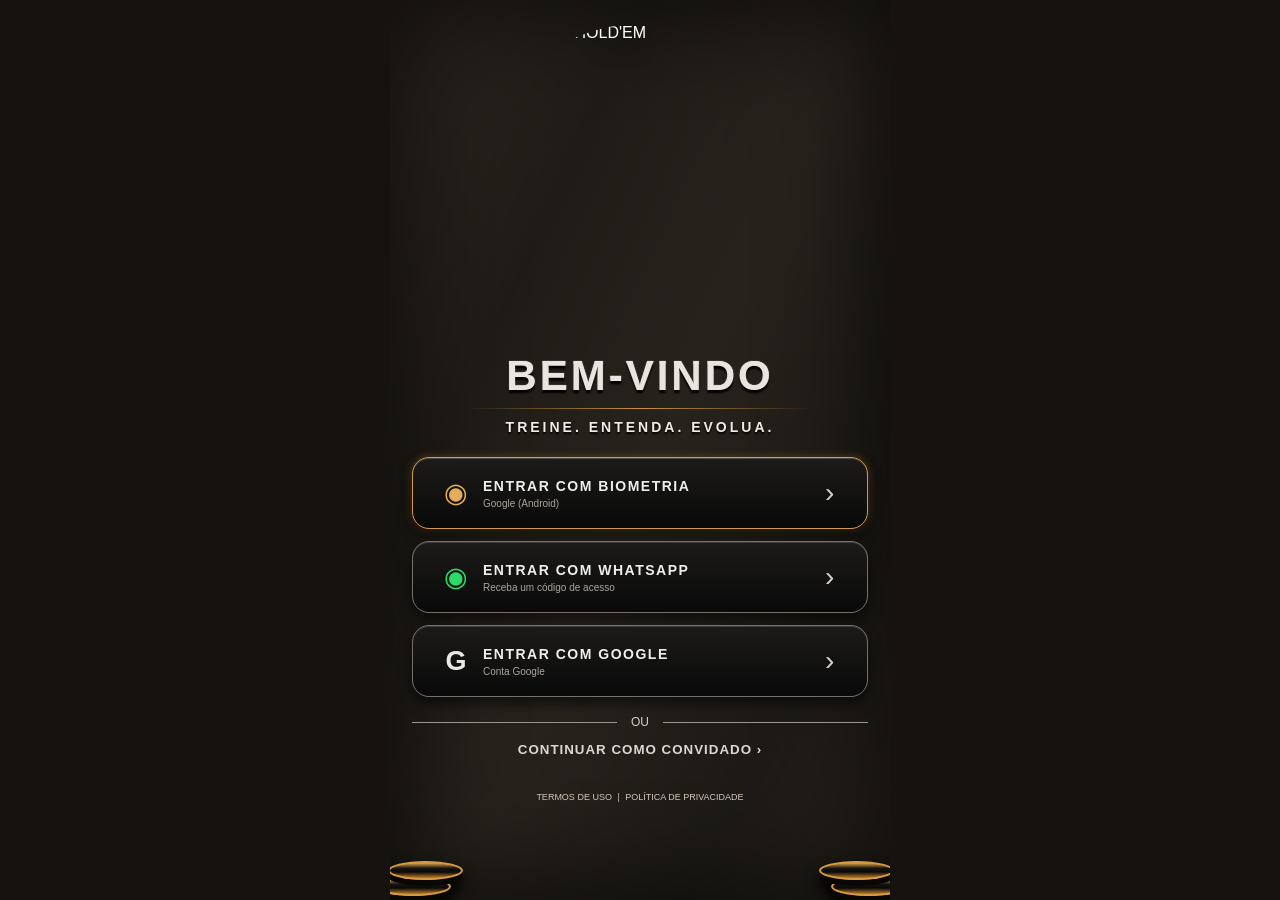
==== pages/index.html @ cae7b453 "Remove artificial wall pattern and keep official StackUp logo" ====
<!doctype html><html lang="pt-BR"><head><meta charset="utf-8"><meta name="viewport" content="width=device-width,initial-scale=1,viewport-fit=cover,user-scalable=no"><meta name="theme-color" content="#17130f"><title>STACKUP HOLD'EM</title><style>
*{box-sizing:border-box}html,body{margin:0;min-height:100%;font-family:Arial,Helvetica,sans-serif;background:#15120f;color:#fff}body{display:grid;place-items:center}.app{position:relative;width:min(100vw,500px);min-height:100dvh;padding:max(24px,env(safe-area-inset-top)) 22px max(22px,env(safe-area-inset-bottom));overflow:hidden;background:#302d28;box-shadow:inset 0 0 120px #000b}.app:after{content:"";position:absolute;inset:0;pointer-events:none;background:linear-gradient(115deg,#6a6255 0%,#403b33 28%,#5b5449 52%,#38342d 78%,#595247 100%);opacity:.72;mix-blend-mode:overlay}.content{position:relative;z-index:2}.logo{display:block;width:min(66vw,320px);aspect-ratio:1;margin:0 auto 8px;object-fit:cover;border-radius:50%;filter:drop-shadow(0 14px 14px #000b) contrast(1.06)}.welcome{text-align:center;margin:0 0 22px}.welcome h1{margin:0;color:#e8e4de;font-size:clamp(30px,8vw,42px);letter-spacing:3px;text-shadow:0 3px 2px #000,0 0 1px #fff}.goldline{height:1px;background:linear-gradient(90deg,transparent,#c99042,transparent);margin:8px 12% 10px}.welcome p{margin:0;color:#f0ece6;font-size:clamp(11px,3vw,14px);letter-spacing:3px;font-weight:700;text-shadow:0 2px 2px #000}.actions{display:grid;gap:12px}.login{width:100%;min-height:72px;border-radius:17px;border:1px solid #77716a;background:linear-gradient(180deg,#1c1b19,#090909);box-shadow:0 7px 13px #0008,inset 0 1px #ffffff26;color:#eee;display:grid;grid-template-columns:54px 1fr 26px;align-items:center;padding:7px 16px;text-align:left}.login.primary{border-color:#d29b4a;box-shadow:0 7px 13px #0008,0 0 9px #bd7d2d66,inset 0 1px #fff3}.ico{font-size:27px;text-align:center;color:#e5ad59}.wa .ico{color:#2cda69}.google .ico{font-weight:900;color:#e8e8e8}.copy b{font-size:14px;letter-spacing:1.5px}.copy small{display:block;color:#aaa49d;margin-top:4px;font-size:10px}.arrow{font-size:28px;color:#d7d1ca}.guest{text-align:center;margin:18px 0 0}.or{display:flex;align-items:center;gap:14px;color:#d4d0ca;font-size:12px}.or:before,.or:after{content:"";height:1px;flex:1;background:#9a958d}.guest button{border:0;background:transparent;color:#ddd8d2;font-weight:700;letter-spacing:1px;padding:13px}.legal{text-align:center;color:#c4bdb4;font-size:9px;margin-top:22px}.legal button{border:0;background:none;color:#d3c9bd;font-size:inherit;padding:0 3px}.chips{position:absolute;z-index:1;bottom:-12px;width:100px;height:74px;filter:drop-shadow(0 8px 7px #000)}.chips.left{left:-26px}.chips.right{right:-28px;transform:scaleX(-1)}.coin{position:absolute;width:75px;height:19px;border-radius:50%;background:linear-gradient(#dca34b,#161411 35%,#0a0908 60%,#bd7c29);border:2px solid #d69b42;box-shadow:0 6px 0 #080706}.coin:nth-child(1){bottom:0}.coin:nth-child(2){bottom:16px;left:12px}.coin:nth-child(3){bottom:32px;left:24px}.modal{position:fixed;inset:0;z-index:20;background:#000c;display:none;place-items:center;padding:22px}.modal.on{display:grid}.card{width:min(92vw,420px);background:#181512;border:1px solid #b37b32;border-radius:20px;padding:23px;box-shadow:0 0 30px #000}.card p{color:#d0c9bf;line-height:1.5}.card button{width:100%;min-height:48px;margin-top:10px;border-radius:12px;border:1px solid #b37b32;background:#272019;color:#fff;font-weight:800}
</style></head><body><main class="app"><div class="content"><img class="logo" src="./grinder-logo.webp" alt="STACKUP HOLD'EM"><section class="welcome"><h1>BEM-VINDO</h1><div class="goldline"></div><p>TREINE. ENTENDA. EVOLUA.</p></section><section class="actions"><button class="login primary" onclick="bio()"><span class="ico">◉</span><span class="copy"><b>ENTRAR COM BIOMETRIA</b><small>Google (Android)</small></span><span class="arrow">›</span></button><button class="login wa" onclick="pending('WHATSAPP')"><span class="ico">◉</span><span class="copy"><b>ENTRAR COM WHATSAPP</b><small>Receba um código de acesso</small></span><span class="arrow">›</span></button><button class="login google" onclick="pending('GOOGLE')"><span class="ico">G</span><span class="copy"><b>ENTRAR COM GOOGLE</b><small>Conta Google</small></span><span class="arrow">›</span></button></section><section class="guest"><div class="or">OU</div><button onclick="pending('CONVIDADO')">CONTINUAR COMO CONVIDADO ›</button></section><div class="legal"><button onclick="legal('TERMOS DE USO')">TERMOS DE USO</button> | <button onclick="legal('POLÍTICA DE PRIVACIDADE')">POLÍTICA DE PRIVACIDADE</button></div></div><div class="chips left"><i class="coin"></i><i class="coin"></i><i class="coin"></i></div><div class="chips right"><i class="coin"></i><i class="coin"></i><i class="coin"></i></div></main><div class="modal" id="m" onclick="if(event.target===this)closeM()"><div class="card"><h2 id="mt"></h2><p id="mp"></p><div id="mx"></div><button onclick="closeM()">FECHAR</button></div></div><script>const m=document.getElementById('m'),mt=document.getElementById('mt'),mp=document.getElementById('mp'),mx=document.getElementById('mx');function show(t,p,x=''){mt.textContent=t;mp.textContent=p;mx.innerHTML=x;m.classList.add('on')}function closeM(){m.classList.remove('on')}function bio(){show('ATIVE O ACESSO BIOMÉTRICO','No primeiro acesso, entre com Google ou WhatsApp. Depois, ative a biometria deste dispositivo.','<button onclick="pending(\'GOOGLE\')">ENTRAR COM GOOGLE</button><button onclick="pending(\'WHATSAPP\')">ENTRAR COM WHATSAPP</button>')}function pending(x){show(x,'PENDÊNCIA DE CONFIGURAÇÃO EXTERNA — autenticação real será ativada após configuração segura do provedor.')}function legal(t){show(t,'Conteúdo jurídico pendente de publicação.')}</script></body></html>
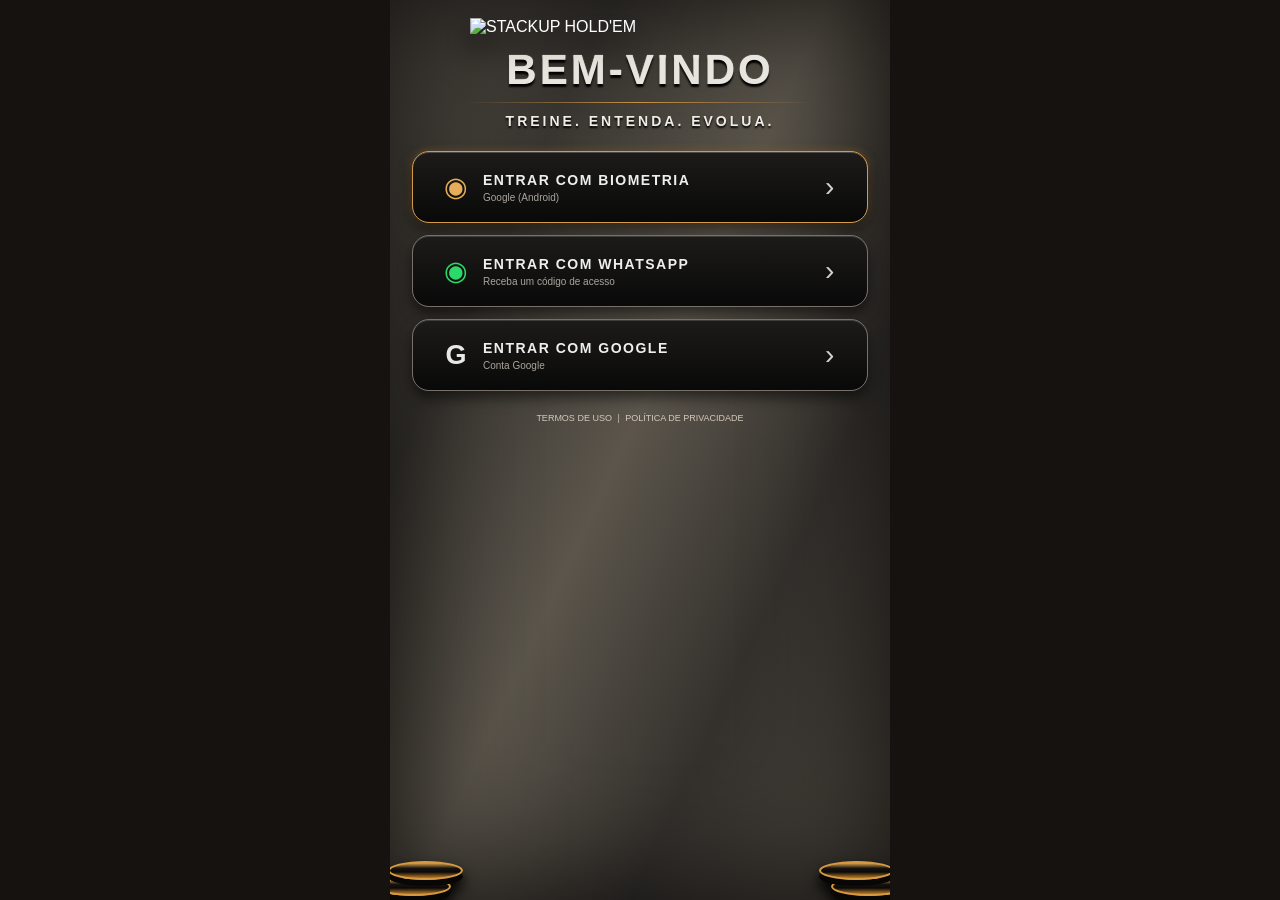
==== commit 5ff9ce4f: "Finalize Grinder login screen with full official logo and concrete wall" ====
--- a/pages/index.html
+++ b/pages/index.html
@@ -1,3 +1,3 @@
 <!doctype html><html lang="pt-BR"><head><meta charset="utf-8"><meta name="viewport" content="width=device-width,initial-scale=1,viewport-fit=cover,user-scalable=no"><meta name="theme-color" content="#17130f"><title>STACKUP HOLD'EM</title><style>
-*{box-sizing:border-box}html,body{margin:0;min-height:100%;font-family:Arial,Helvetica,sans-serif;background:#15120f;color:#fff}body{display:grid;place-items:center}.app{position:relative;width:min(100vw,500px);min-height:100dvh;padding:max(24px,env(safe-area-inset-top)) 22px max(22px,env(safe-area-inset-bottom));overflow:hidden;background:#302d28;box-shadow:inset 0 0 120px #000b}.app:after{content:"";position:absolute;inset:0;pointer-events:none;background:linear-gradient(115deg,#6a6255 0%,#403b33 28%,#5b5449 52%,#38342d 78%,#595247 100%);opacity:.72;mix-blend-mode:overlay}.content{position:relative;z-index:2}.logo{display:block;width:min(66vw,320px);aspect-ratio:1;margin:0 auto 8px;object-fit:cover;border-radius:50%;filter:drop-shadow(0 14px 14px #000b) contrast(1.06)}.welcome{text-align:center;margin:0 0 22px}.welcome h1{margin:0;color:#e8e4de;font-size:clamp(30px,8vw,42px);letter-spacing:3px;text-shadow:0 3px 2px #000,0 0 1px #fff}.goldline{height:1px;background:linear-gradient(90deg,transparent,#c99042,transparent);margin:8px 12% 10px}.welcome p{margin:0;color:#f0ece6;font-size:clamp(11px,3vw,14px);letter-spacing:3px;font-weight:700;text-shadow:0 2px 2px #000}.actions{display:grid;gap:12px}.login{width:100%;min-height:72px;border-radius:17px;border:1px solid #77716a;background:linear-gradient(180deg,#1c1b19,#090909);box-shadow:0 7px 13px #0008,inset 0 1px #ffffff26;color:#eee;display:grid;grid-template-columns:54px 1fr 26px;align-items:center;padding:7px 16px;text-align:left}.login.primary{border-color:#d29b4a;box-shadow:0 7px 13px #0008,0 0 9px #bd7d2d66,inset 0 1px #fff3}.ico{font-size:27px;text-align:center;color:#e5ad59}.wa .ico{color:#2cda69}.google .ico{font-weight:900;color:#e8e8e8}.copy b{font-size:14px;letter-spacing:1.5px}.copy small{display:block;color:#aaa49d;margin-top:4px;font-size:10px}.arrow{font-size:28px;color:#d7d1ca}.guest{text-align:center;margin:18px 0 0}.or{display:flex;align-items:center;gap:14px;color:#d4d0ca;font-size:12px}.or:before,.or:after{content:"";height:1px;flex:1;background:#9a958d}.guest button{border:0;background:transparent;color:#ddd8d2;font-weight:700;letter-spacing:1px;padding:13px}.legal{text-align:center;color:#c4bdb4;font-size:9px;margin-top:22px}.legal button{border:0;background:none;color:#d3c9bd;font-size:inherit;padding:0 3px}.chips{position:absolute;z-index:1;bottom:-12px;width:100px;height:74px;filter:drop-shadow(0 8px 7px #000)}.chips.left{left:-26px}.chips.right{right:-28px;transform:scaleX(-1)}.coin{position:absolute;width:75px;height:19px;border-radius:50%;background:linear-gradient(#dca34b,#161411 35%,#0a0908 60%,#bd7c29);border:2px solid #d69b42;box-shadow:0 6px 0 #080706}.coin:nth-child(1){bottom:0}.coin:nth-child(2){bottom:16px;left:12px}.coin:nth-child(3){bottom:32px;left:24px}.modal{position:fixed;inset:0;z-index:20;background:#000c;display:none;place-items:center;padding:22px}.modal.on{display:grid}.card{width:min(92vw,420px);background:#181512;border:1px solid #b37b32;border-radius:20px;padding:23px;box-shadow:0 0 30px #000}.card p{color:#d0c9bf;line-height:1.5}.card button{width:100%;min-height:48px;margin-top:10px;border-radius:12px;border:1px solid #b37b32;background:#272019;color:#fff;font-weight:800}
-</style></head><body><main class="app"><div class="content"><img class="logo" src="./grinder-logo.webp" alt="STACKUP HOLD'EM"><section class="welcome"><h1>BEM-VINDO</h1><div class="goldline"></div><p>TREINE. ENTENDA. EVOLUA.</p></section><section class="actions"><button class="login primary" onclick="bio()"><span class="ico">◉</span><span class="copy"><b>ENTRAR COM BIOMETRIA</b><small>Google (Android)</small></span><span class="arrow">›</span></button><button class="login wa" onclick="pending('WHATSAPP')"><span class="ico">◉</span><span class="copy"><b>ENTRAR COM WHATSAPP</b><small>Receba um código de acesso</small></span><span class="arrow">›</span></button><button class="login google" onclick="pending('GOOGLE')"><span class="ico">G</span><span class="copy"><b>ENTRAR COM GOOGLE</b><small>Conta Google</small></span><span class="arrow">›</span></button></section><section class="guest"><div class="or">OU</div><button onclick="pending('CONVIDADO')">CONTINUAR COMO CONVIDADO ›</button></section><div class="legal"><button onclick="legal('TERMOS DE USO')">TERMOS DE USO</button> | <button onclick="legal('POLÍTICA DE PRIVACIDADE')">POLÍTICA DE PRIVACIDADE</button></div></div><div class="chips left"><i class="coin"></i><i class="coin"></i><i class="coin"></i></div><div class="chips right"><i class="coin"></i><i class="coin"></i><i class="coin"></i></div></main><div class="modal" id="m" onclick="if(event.target===this)closeM()"><div class="card"><h2 id="mt"></h2><p id="mp"></p><div id="mx"></div><button onclick="closeM()">FECHAR</button></div></div><script>const m=document.getElementById('m'),mt=document.getElementById('mt'),mp=document.getElementById('mp'),mx=document.getElementById('mx');function show(t,p,x=''){mt.textContent=t;mp.textContent=p;mx.innerHTML=x;m.classList.add('on')}function closeM(){m.classList.remove('on')}function bio(){show('ATIVE O ACESSO BIOMÉTRICO','No primeiro acesso, entre com Google ou WhatsApp. Depois, ative a biometria deste dispositivo.','<button onclick="pending(\'GOOGLE\')">ENTRAR COM GOOGLE</button><button onclick="pending(\'WHATSAPP\')">ENTRAR COM WHATSAPP</button>')}function pending(x){show(x,'PENDÊNCIA DE CONFIGURAÇÃO EXTERNA — autenticação real será ativada após configuração segura do provedor.')}function legal(t){show(t,'Conteúdo jurídico pendente de publicação.')}</script></body></html>+*{box-sizing:border-box}html,body{margin:0;min-height:100%;font-family:Arial,Helvetica,sans-serif;background:#15120f;color:#fff}body{display:grid;place-items:center}.app{position:relative;width:min(100vw,500px);min-height:100dvh;padding:max(18px,env(safe-area-inset-top)) 22px max(22px,env(safe-area-inset-bottom));overflow:hidden;background:linear-gradient(115deg,#514c44 0%,#393631 24%,#5b554b 48%,#34312d 72%,#4b463e 100%);box-shadow:inset 0 0 130px #000c}.app:after{content:"";position:absolute;inset:0;pointer-events:none;background:linear-gradient(92deg,#0004 0%,transparent 18%,#fff08 49%,transparent 58%,#0005 100%),linear-gradient(180deg,#ffffff08,#00000020);opacity:.55}.content{position:relative;z-index:2}.logo{display:block;width:min(72vw,340px);height:auto;max-height:38vh;margin:0 auto 10px;object-fit:contain;filter:drop-shadow(0 14px 14px #000b) contrast(1.04)}.welcome{text-align:center;margin:0 0 22px}.welcome h1{margin:0;color:#e8e4de;font-size:clamp(30px,8vw,42px);letter-spacing:3px;text-shadow:0 3px 2px #000,0 0 1px #fff}.goldline{height:1px;background:linear-gradient(90deg,transparent,#c99042,transparent);margin:8px 12% 10px}.welcome p{margin:0;color:#f0ece6;font-size:clamp(11px,3vw,14px);letter-spacing:3px;font-weight:700;text-shadow:0 2px 2px #000}.actions{display:grid;gap:12px}.login{width:100%;min-height:72px;border-radius:17px;border:1px solid #77716a;background:linear-gradient(180deg,#1c1b19,#090909);box-shadow:0 7px 13px #0008,inset 0 1px #ffffff26;color:#eee;display:grid;grid-template-columns:54px 1fr 26px;align-items:center;padding:7px 16px;text-align:left}.login.primary{border-color:#d29b4a;box-shadow:0 7px 13px #0008,0 0 9px #bd7d2d66,inset 0 1px #fff3}.ico{font-size:27px;text-align:center;color:#e5ad59}.wa .ico{color:#2cda69}.google .ico{font-weight:900;color:#e8e8e8}.copy b{font-size:14px;letter-spacing:1.5px}.copy small{display:block;color:#aaa49d;margin-top:4px;font-size:10px}.arrow{font-size:28px;color:#d7d1ca}.guest{text-align:center;margin:18px 0 0}.or{display:flex;align-items:center;gap:14px;color:#d4d0ca;font-size:12px}.or:before,.or:after{content:"";height:1px;flex:1;background:#9a958d}.guest button{border:0;background:transparent;color:#ddd8d2;font-weight:700;letter-spacing:1px;padding:13px}.legal{text-align:center;color:#c4bdb4;font-size:9px;margin-top:22px}.legal button{border:0;background:none;color:#d3c9bd;font-size:inherit;padding:0 3px}.chips{position:absolute;z-index:1;bottom:-12px;width:100px;height:74px;filter:drop-shadow(0 8px 7px #000)}.chips.left{left:-26px}.chips.right{right:-28px;transform:scaleX(-1)}.coin{position:absolute;width:75px;height:19px;border-radius:50%;background:linear-gradient(#dca34b,#161411 35%,#0a0908 60%,#bd7c29);border:2px solid #d69b42;box-shadow:0 6px 0 #080706}.coin:nth-child(1){bottom:0}.coin:nth-child(2){bottom:16px;left:12px}.coin:nth-child(3){bottom:32px;left:24px}.modal{position:fixed;inset:0;z-index:20;background:#000c;display:none;place-items:center;padding:22px}.modal.on{display:grid}.card{width:min(92vw,420px);background:#181512;border:1px solid #b37b32;border-radius:20px;padding:23px;box-shadow:0 0 30px #000}.card p{color:#d0c9bf;line-height:1.5}.card button{width:100%;min-height:48px;margin-top:10px;border-radius:12px;border:1px solid #b37b32;background:#272019;color:#fff;font-weight:800}
+</style></head><body><main class="app"><div class="content"><img class="logo" src="./grinder-logo.webp" alt="STACKUP HOLD'EM"><section class="welcome"><h1>BEM-VINDO</h1><div class="goldline"></div><p>TREINE. ENTENDA. EVOLUA.</p></section><section class="actions"><button class="login primary" onclick="bio()"><span class="ico">◉</span><span class="copy"><b>ENTRAR COM BIOMETRIA</b><small>Google (Android)</small></span><span class="arrow">›</span></button><button class="login wa" onclick="pending('WHATSAPP')"><span class="ico">◉</span><span class="copy"><b>ENTRAR COM WHATSAPP</b><small>Receba um código de acesso</small></span><span class="arrow">›</span></button><button class="login google" onclick="pending('GOOGLE')"><span class="ico">G</span><span class="copy"><b>ENTRAR COM GOOGLE</b><small>Conta Google</small></span><span class="arrow">›</span></button></section><div class="legal"><button onclick="legal('TERMOS DE USO')">TERMOS DE USO</button> | <button onclick="legal('POLÍTICA DE PRIVACIDADE')">POLÍTICA DE PRIVACIDADE</button></div></div><div class="chips left"><i class="coin"></i><i class="coin"></i><i class="coin"></i></div><div class="chips right"><i class="coin"></i><i class="coin"></i><i class="coin"></i></div></main><div class="modal" id="m" onclick="if(event.target===this)closeM()"><div class="card"><h2 id="mt"></h2><p id="mp"></p><div id="mx"></div><button onclick="closeM()">FECHAR</button></div></div><script>const m=document.getElementById('m'),mt=document.getElementById('mt'),mp=document.getElementById('mp'),mx=document.getElementById('mx');function show(t,p,x=''){mt.textContent=t;mp.textContent=p;mx.innerHTML=x;m.classList.add('on')}function closeM(){m.classList.remove('on')}function bio(){show('ATIVE O ACESSO BIOMÉTRICO','No primeiro acesso, entre com Google ou WhatsApp. Depois, ative a biometria deste dispositivo.','<button onclick="pending(\'GOOGLE\')">ENTRAR COM GOOGLE</button><button onclick="pending(\'WHATSAPP\')">ENTRAR COM WHATSAPP</button>')}function pending(x){show(x,'PENDÊNCIA DE CONFIGURAÇÃO EXTERNA — autenticação real será ativada após configuração segura do provedor.')}function legal(t){show(t,'Conteúdo jurídico pendente de publicação.')}</script></body></html>
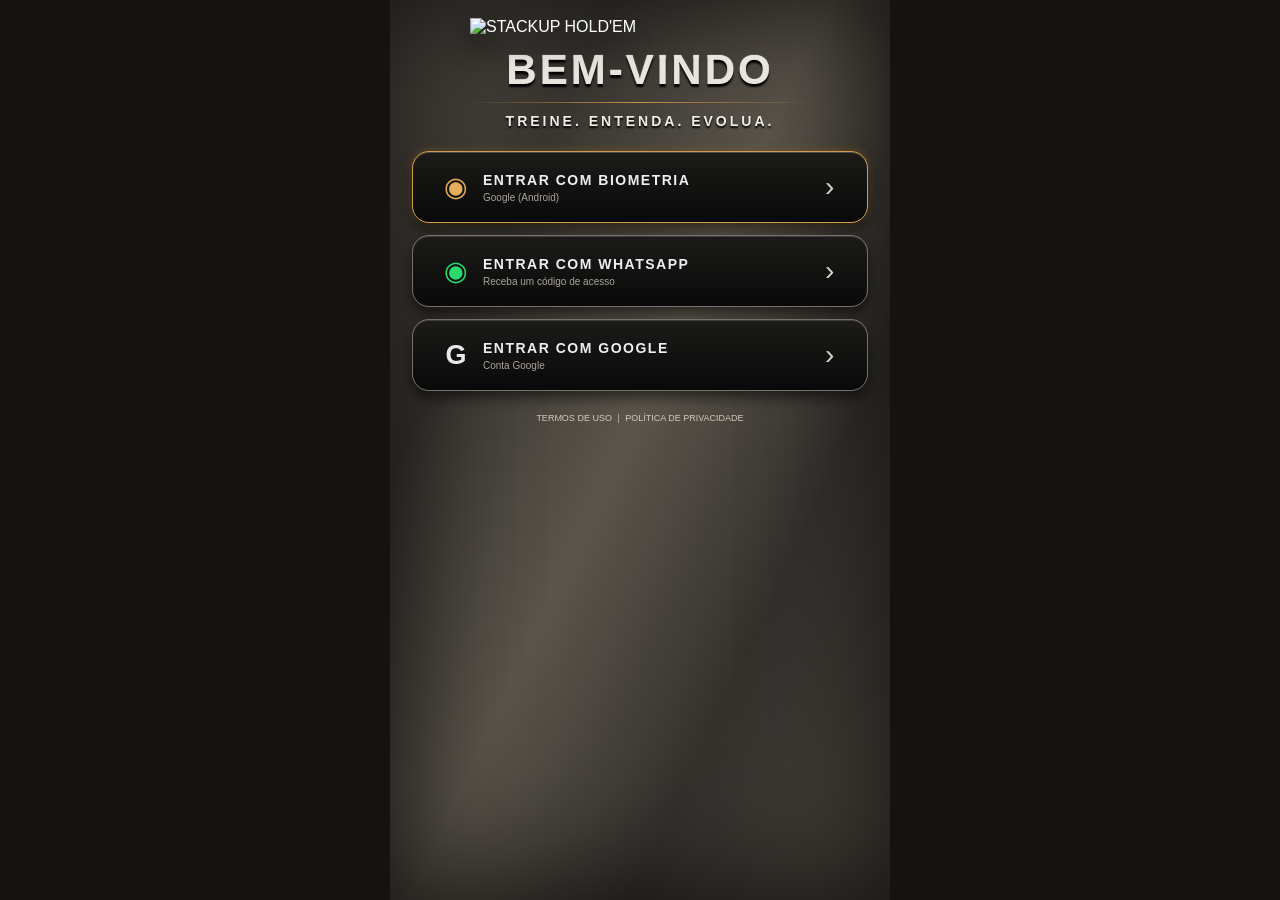
==== commit ec5564d7: "Remove decorative poker chips from login screen" ====
--- a/pages/index.html
+++ b/pages/index.html
@@ -1,3 +1,3 @@
 <!doctype html><html lang="pt-BR"><head><meta charset="utf-8"><meta name="viewport" content="width=device-width,initial-scale=1,viewport-fit=cover,user-scalable=no"><meta name="theme-color" content="#17130f"><title>STACKUP HOLD'EM</title><style>
 *{box-sizing:border-box}html,body{margin:0;min-height:100%;font-family:Arial,Helvetica,sans-serif;background:#15120f;color:#fff}body{display:grid;place-items:center}.app{position:relative;width:min(100vw,500px);min-height:100dvh;padding:max(18px,env(safe-area-inset-top)) 22px max(22px,env(safe-area-inset-bottom));overflow:hidden;background:linear-gradient(115deg,#514c44 0%,#393631 24%,#5b554b 48%,#34312d 72%,#4b463e 100%);box-shadow:inset 0 0 130px #000c}.app:after{content:"";position:absolute;inset:0;pointer-events:none;background:linear-gradient(92deg,#0004 0%,transparent 18%,#fff08 49%,transparent 58%,#0005 100%),linear-gradient(180deg,#ffffff08,#00000020);opacity:.55}.content{position:relative;z-index:2}.logo{display:block;width:min(72vw,340px);height:auto;max-height:38vh;margin:0 auto 10px;object-fit:contain;filter:drop-shadow(0 14px 14px #000b) contrast(1.04)}.welcome{text-align:center;margin:0 0 22px}.welcome h1{margin:0;color:#e8e4de;font-size:clamp(30px,8vw,42px);letter-spacing:3px;text-shadow:0 3px 2px #000,0 0 1px #fff}.goldline{height:1px;background:linear-gradient(90deg,transparent,#c99042,transparent);margin:8px 12% 10px}.welcome p{margin:0;color:#f0ece6;font-size:clamp(11px,3vw,14px);letter-spacing:3px;font-weight:700;text-shadow:0 2px 2px #000}.actions{display:grid;gap:12px}.login{width:100%;min-height:72px;border-radius:17px;border:1px solid #77716a;background:linear-gradient(180deg,#1c1b19,#090909);box-shadow:0 7px 13px #0008,inset 0 1px #ffffff26;color:#eee;display:grid;grid-template-columns:54px 1fr 26px;align-items:center;padding:7px 16px;text-align:left}.login.primary{border-color:#d29b4a;box-shadow:0 7px 13px #0008,0 0 9px #bd7d2d66,inset 0 1px #fff3}.ico{font-size:27px;text-align:center;color:#e5ad59}.wa .ico{color:#2cda69}.google .ico{font-weight:900;color:#e8e8e8}.copy b{font-size:14px;letter-spacing:1.5px}.copy small{display:block;color:#aaa49d;margin-top:4px;font-size:10px}.arrow{font-size:28px;color:#d7d1ca}.guest{text-align:center;margin:18px 0 0}.or{display:flex;align-items:center;gap:14px;color:#d4d0ca;font-size:12px}.or:before,.or:after{content:"";height:1px;flex:1;background:#9a958d}.guest button{border:0;background:transparent;color:#ddd8d2;font-weight:700;letter-spacing:1px;padding:13px}.legal{text-align:center;color:#c4bdb4;font-size:9px;margin-top:22px}.legal button{border:0;background:none;color:#d3c9bd;font-size:inherit;padding:0 3px}.chips{position:absolute;z-index:1;bottom:-12px;width:100px;height:74px;filter:drop-shadow(0 8px 7px #000)}.chips.left{left:-26px}.chips.right{right:-28px;transform:scaleX(-1)}.coin{position:absolute;width:75px;height:19px;border-radius:50%;background:linear-gradient(#dca34b,#161411 35%,#0a0908 60%,#bd7c29);border:2px solid #d69b42;box-shadow:0 6px 0 #080706}.coin:nth-child(1){bottom:0}.coin:nth-child(2){bottom:16px;left:12px}.coin:nth-child(3){bottom:32px;left:24px}.modal{position:fixed;inset:0;z-index:20;background:#000c;display:none;place-items:center;padding:22px}.modal.on{display:grid}.card{width:min(92vw,420px);background:#181512;border:1px solid #b37b32;border-radius:20px;padding:23px;box-shadow:0 0 30px #000}.card p{color:#d0c9bf;line-height:1.5}.card button{width:100%;min-height:48px;margin-top:10px;border-radius:12px;border:1px solid #b37b32;background:#272019;color:#fff;font-weight:800}
-</style></head><body><main class="app"><div class="content"><img class="logo" src="./grinder-logo.webp" alt="STACKUP HOLD'EM"><section class="welcome"><h1>BEM-VINDO</h1><div class="goldline"></div><p>TREINE. ENTENDA. EVOLUA.</p></section><section class="actions"><button class="login primary" onclick="bio()"><span class="ico">◉</span><span class="copy"><b>ENTRAR COM BIOMETRIA</b><small>Google (Android)</small></span><span class="arrow">›</span></button><button class="login wa" onclick="pending('WHATSAPP')"><span class="ico">◉</span><span class="copy"><b>ENTRAR COM WHATSAPP</b><small>Receba um código de acesso</small></span><span class="arrow">›</span></button><button class="login google" onclick="pending('GOOGLE')"><span class="ico">G</span><span class="copy"><b>ENTRAR COM GOOGLE</b><small>Conta Google</small></span><span class="arrow">›</span></button></section><div class="legal"><button onclick="legal('TERMOS DE USO')">TERMOS DE USO</button> | <button onclick="legal('POLÍTICA DE PRIVACIDADE')">POLÍTICA DE PRIVACIDADE</button></div></div><div class="chips left"><i class="coin"></i><i class="coin"></i><i class="coin"></i></div><div class="chips right"><i class="coin"></i><i class="coin"></i><i class="coin"></i></div></main><div class="modal" id="m" onclick="if(event.target===this)closeM()"><div class="card"><h2 id="mt"></h2><p id="mp"></p><div id="mx"></div><button onclick="closeM()">FECHAR</button></div></div><script>const m=document.getElementById('m'),mt=document.getElementById('mt'),mp=document.getElementById('mp'),mx=document.getElementById('mx');function show(t,p,x=''){mt.textContent=t;mp.textContent=p;mx.innerHTML=x;m.classList.add('on')}function closeM(){m.classList.remove('on')}function bio(){show('ATIVE O ACESSO BIOMÉTRICO','No primeiro acesso, entre com Google ou WhatsApp. Depois, ative a biometria deste dispositivo.','<button onclick="pending(\'GOOGLE\')">ENTRAR COM GOOGLE</button><button onclick="pending(\'WHATSAPP\')">ENTRAR COM WHATSAPP</button>')}function pending(x){show(x,'PENDÊNCIA DE CONFIGURAÇÃO EXTERNA — autenticação real será ativada após configuração segura do provedor.')}function legal(t){show(t,'Conteúdo jurídico pendente de publicação.')}</script></body></html>+</style></head><body><main class="app"><div class="content"><img class="logo" src="./grinder-logo.webp" alt="STACKUP HOLD'EM"><section class="welcome"><h1>BEM-VINDO</h1><div class="goldline"></div><p>TREINE. ENTENDA. EVOLUA.</p></section><section class="actions"><button class="login primary" onclick="bio()"><span class="ico">◉</span><span class="copy"><b>ENTRAR COM BIOMETRIA</b><small>Google (Android)</small></span><span class="arrow">›</span></button><button class="login wa" onclick="pending('WHATSAPP')"><span class="ico">◉</span><span class="copy"><b>ENTRAR COM WHATSAPP</b><small>Receba um código de acesso</small></span><span class="arrow">›</span></button><button class="login google" onclick="pending('GOOGLE')"><span class="ico">G</span><span class="copy"><b>ENTRAR COM GOOGLE</b><small>Conta Google</small></span><span class="arrow">›</span></button></section><div class="legal"><button onclick="legal('TERMOS DE USO')">TERMOS DE USO</button> | <button onclick="legal('POLÍTICA DE PRIVACIDADE')">POLÍTICA DE PRIVACIDADE</button></div></div></main><div class="modal" id="m" onclick="if(event.target===this)closeM()"><div class="card"><h2 id="mt"></h2><p id="mp"></p><div id="mx"></div><button onclick="closeM()">FECHAR</button></div></div><script>const m=document.getElementById('m'),mt=document.getElementById('mt'),mp=document.getElementById('mp'),mx=document.getElementById('mx');function show(t,p,x=''){mt.textContent=t;mp.textContent=p;mx.innerHTML=x;m.classList.add('on')}function closeM(){m.classList.remove('on')}function bio(){show('ATIVE O ACESSO BIOMÉTRICO','No primeiro acesso, entre com Google ou WhatsApp. Depois, ative a biometria deste dispositivo.','<button onclick="pending(\'GOOGLE\')">ENTRAR COM GOOGLE</button><button onclick="pending(\'WHATSAPP\')">ENTRAR COM WHATSAPP</button>')}function pending(x){show(x,'PENDÊNCIA DE CONFIGURAÇÃO EXTERNA — autenticação real será ativada após configuração segura do provedor.')}function legal(t){show(t,'Conteúdo jurídico pendente de publicação.')}</script></body></html>
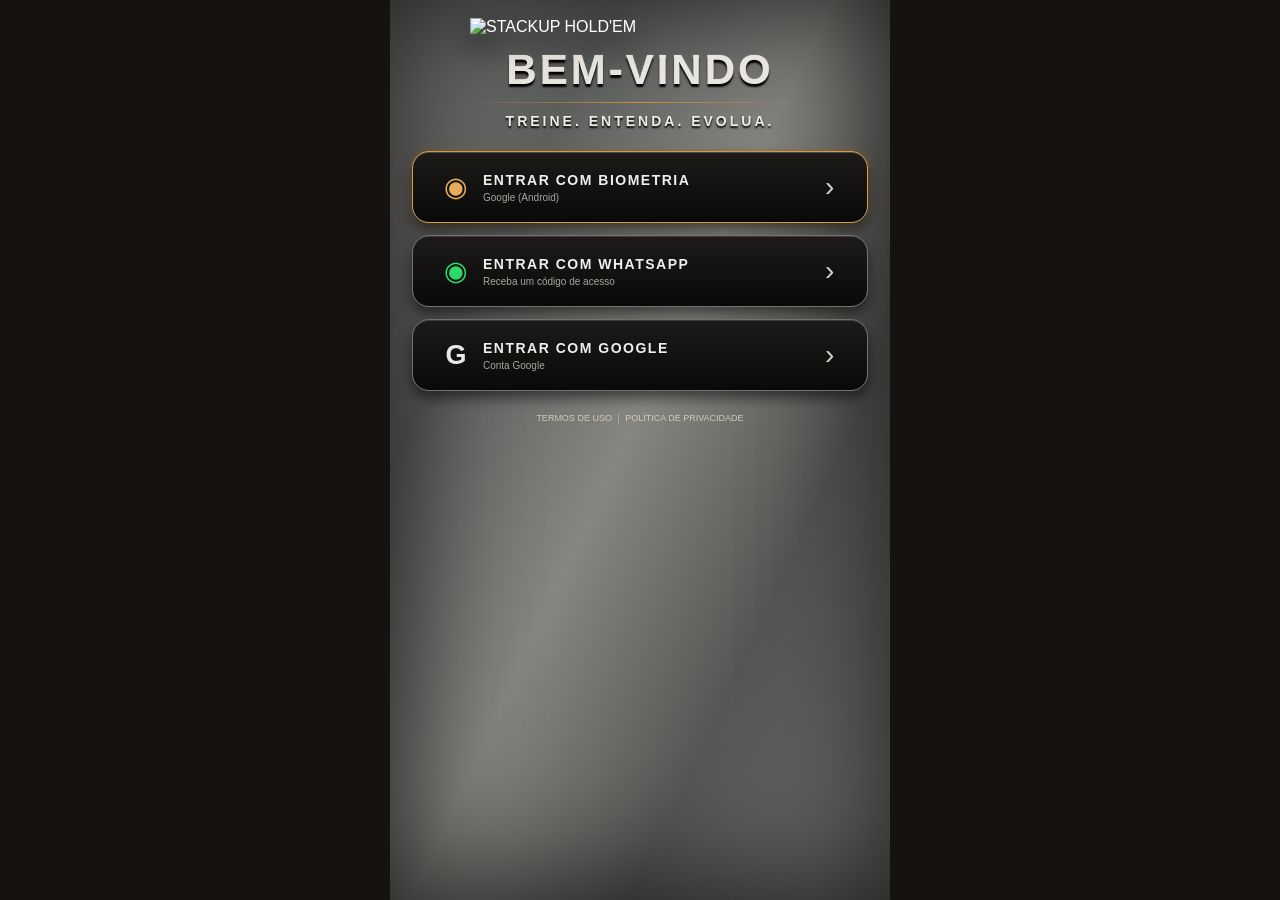
==== commit e300a5e6: "Shift login background to elephant gray" ====
--- a/pages/index.html
+++ b/pages/index.html
@@ -1,3 +1,3 @@
 <!doctype html><html lang="pt-BR"><head><meta charset="utf-8"><meta name="viewport" content="width=device-width,initial-scale=1,viewport-fit=cover,user-scalable=no"><meta name="theme-color" content="#17130f"><title>STACKUP HOLD'EM</title><style>
-*{box-sizing:border-box}html,body{margin:0;min-height:100%;font-family:Arial,Helvetica,sans-serif;background:#15120f;color:#fff}body{display:grid;place-items:center}.app{position:relative;width:min(100vw,500px);min-height:100dvh;padding:max(18px,env(safe-area-inset-top)) 22px max(22px,env(safe-area-inset-bottom));overflow:hidden;background:linear-gradient(115deg,#514c44 0%,#393631 24%,#5b554b 48%,#34312d 72%,#4b463e 100%);box-shadow:inset 0 0 130px #000c}.app:after{content:"";position:absolute;inset:0;pointer-events:none;background:linear-gradient(92deg,#0004 0%,transparent 18%,#fff08 49%,transparent 58%,#0005 100%),linear-gradient(180deg,#ffffff08,#00000020);opacity:.55}.content{position:relative;z-index:2}.logo{display:block;width:min(72vw,340px);height:auto;max-height:38vh;margin:0 auto 10px;object-fit:contain;filter:drop-shadow(0 14px 14px #000b) contrast(1.04)}.welcome{text-align:center;margin:0 0 22px}.welcome h1{margin:0;color:#e8e4de;font-size:clamp(30px,8vw,42px);letter-spacing:3px;text-shadow:0 3px 2px #000,0 0 1px #fff}.goldline{height:1px;background:linear-gradient(90deg,transparent,#c99042,transparent);margin:8px 12% 10px}.welcome p{margin:0;color:#f0ece6;font-size:clamp(11px,3vw,14px);letter-spacing:3px;font-weight:700;text-shadow:0 2px 2px #000}.actions{display:grid;gap:12px}.login{width:100%;min-height:72px;border-radius:17px;border:1px solid #77716a;background:linear-gradient(180deg,#1c1b19,#090909);box-shadow:0 7px 13px #0008,inset 0 1px #ffffff26;color:#eee;display:grid;grid-template-columns:54px 1fr 26px;align-items:center;padding:7px 16px;text-align:left}.login.primary{border-color:#d29b4a;box-shadow:0 7px 13px #0008,0 0 9px #bd7d2d66,inset 0 1px #fff3}.ico{font-size:27px;text-align:center;color:#e5ad59}.wa .ico{color:#2cda69}.google .ico{font-weight:900;color:#e8e8e8}.copy b{font-size:14px;letter-spacing:1.5px}.copy small{display:block;color:#aaa49d;margin-top:4px;font-size:10px}.arrow{font-size:28px;color:#d7d1ca}.guest{text-align:center;margin:18px 0 0}.or{display:flex;align-items:center;gap:14px;color:#d4d0ca;font-size:12px}.or:before,.or:after{content:"";height:1px;flex:1;background:#9a958d}.guest button{border:0;background:transparent;color:#ddd8d2;font-weight:700;letter-spacing:1px;padding:13px}.legal{text-align:center;color:#c4bdb4;font-size:9px;margin-top:22px}.legal button{border:0;background:none;color:#d3c9bd;font-size:inherit;padding:0 3px}.chips{position:absolute;z-index:1;bottom:-12px;width:100px;height:74px;filter:drop-shadow(0 8px 7px #000)}.chips.left{left:-26px}.chips.right{right:-28px;transform:scaleX(-1)}.coin{position:absolute;width:75px;height:19px;border-radius:50%;background:linear-gradient(#dca34b,#161411 35%,#0a0908 60%,#bd7c29);border:2px solid #d69b42;box-shadow:0 6px 0 #080706}.coin:nth-child(1){bottom:0}.coin:nth-child(2){bottom:16px;left:12px}.coin:nth-child(3){bottom:32px;left:24px}.modal{position:fixed;inset:0;z-index:20;background:#000c;display:none;place-items:center;padding:22px}.modal.on{display:grid}.card{width:min(92vw,420px);background:#181512;border:1px solid #b37b32;border-radius:20px;padding:23px;box-shadow:0 0 30px #000}.card p{color:#d0c9bf;line-height:1.5}.card button{width:100%;min-height:48px;margin-top:10px;border-radius:12px;border:1px solid #b37b32;background:#272019;color:#fff;font-weight:800}
+*{box-sizing:border-box}html,body{margin:0;min-height:100%;font-family:Arial,Helvetica,sans-serif;background:#15120f;color:#fff}body{display:grid;place-items:center}.app{position:relative;width:min(100vw,500px);min-height:100dvh;padding:max(18px,env(safe-area-inset-top)) 22px max(22px,env(safe-area-inset-bottom));overflow:hidden;background:linear-gradient(115deg,#777875 0%,#5f615f 24%,#858681 48%,#555754 72%,#70716d 100%);box-shadow:inset 0 0 130px #000c}.app:after{content:"";position:absolute;inset:0;pointer-events:none;background:linear-gradient(92deg,#0004 0%,transparent 18%,#fff08 49%,transparent 58%,#0005 100%),linear-gradient(180deg,#ffffff08,#00000020);opacity:.55}.content{position:relative;z-index:2}.logo{display:block;width:min(72vw,340px);height:auto;max-height:38vh;margin:0 auto 10px;object-fit:contain;filter:drop-shadow(0 14px 14px #000b) contrast(1.04)}.welcome{text-align:center;margin:0 0 22px}.welcome h1{margin:0;color:#e8e4de;font-size:clamp(30px,8vw,42px);letter-spacing:3px;text-shadow:0 3px 2px #000,0 0 1px #fff}.goldline{height:1px;background:linear-gradient(90deg,transparent,#c99042,transparent);margin:8px 12% 10px}.welcome p{margin:0;color:#f0ece6;font-size:clamp(11px,3vw,14px);letter-spacing:3px;font-weight:700;text-shadow:0 2px 2px #000}.actions{display:grid;gap:12px}.login{width:100%;min-height:72px;border-radius:17px;border:1px solid #77716a;background:linear-gradient(180deg,#1c1b19,#090909);box-shadow:0 7px 13px #0008,inset 0 1px #ffffff26;color:#eee;display:grid;grid-template-columns:54px 1fr 26px;align-items:center;padding:7px 16px;text-align:left}.login.primary{border-color:#d29b4a;box-shadow:0 7px 13px #0008,0 0 9px #bd7d2d66,inset 0 1px #fff3}.ico{font-size:27px;text-align:center;color:#e5ad59}.wa .ico{color:#2cda69}.google .ico{font-weight:900;color:#e8e8e8}.copy b{font-size:14px;letter-spacing:1.5px}.copy small{display:block;color:#aaa49d;margin-top:4px;font-size:10px}.arrow{font-size:28px;color:#d7d1ca}.guest{text-align:center;margin:18px 0 0}.or{display:flex;align-items:center;gap:14px;color:#d4d0ca;font-size:12px}.or:before,.or:after{content:"";height:1px;flex:1;background:#9a958d}.guest button{border:0;background:transparent;color:#ddd8d2;font-weight:700;letter-spacing:1px;padding:13px}.legal{text-align:center;color:#c4bdb4;font-size:9px;margin-top:22px}.legal button{border:0;background:none;color:#d3c9bd;font-size:inherit;padding:0 3px}.chips{position:absolute;z-index:1;bottom:-12px;width:100px;height:74px;filter:drop-shadow(0 8px 7px #000)}.chips.left{left:-26px}.chips.right{right:-28px;transform:scaleX(-1)}.coin{position:absolute;width:75px;height:19px;border-radius:50%;background:linear-gradient(#dca34b,#161411 35%,#0a0908 60%,#bd7c29);border:2px solid #d69b42;box-shadow:0 6px 0 #080706}.coin:nth-child(1){bottom:0}.coin:nth-child(2){bottom:16px;left:12px}.coin:nth-child(3){bottom:32px;left:24px}.modal{position:fixed;inset:0;z-index:20;background:#000c;display:none;place-items:center;padding:22px}.modal.on{display:grid}.card{width:min(92vw,420px);background:#181512;border:1px solid #b37b32;border-radius:20px;padding:23px;box-shadow:0 0 30px #000}.card p{color:#d0c9bf;line-height:1.5}.card button{width:100%;min-height:48px;margin-top:10px;border-radius:12px;border:1px solid #b37b32;background:#272019;color:#fff;font-weight:800}
 </style></head><body><main class="app"><div class="content"><img class="logo" src="./grinder-logo.webp" alt="STACKUP HOLD'EM"><section class="welcome"><h1>BEM-VINDO</h1><div class="goldline"></div><p>TREINE. ENTENDA. EVOLUA.</p></section><section class="actions"><button class="login primary" onclick="bio()"><span class="ico">◉</span><span class="copy"><b>ENTRAR COM BIOMETRIA</b><small>Google (Android)</small></span><span class="arrow">›</span></button><button class="login wa" onclick="pending('WHATSAPP')"><span class="ico">◉</span><span class="copy"><b>ENTRAR COM WHATSAPP</b><small>Receba um código de acesso</small></span><span class="arrow">›</span></button><button class="login google" onclick="pending('GOOGLE')"><span class="ico">G</span><span class="copy"><b>ENTRAR COM GOOGLE</b><small>Conta Google</small></span><span class="arrow">›</span></button></section><div class="legal"><button onclick="legal('TERMOS DE USO')">TERMOS DE USO</button> | <button onclick="legal('POLÍTICA DE PRIVACIDADE')">POLÍTICA DE PRIVACIDADE</button></div></div></main><div class="modal" id="m" onclick="if(event.target===this)closeM()"><div class="card"><h2 id="mt"></h2><p id="mp"></p><div id="mx"></div><button onclick="closeM()">FECHAR</button></div></div><script>const m=document.getElementById('m'),mt=document.getElementById('mt'),mp=document.getElementById('mp'),mx=document.getElementById('mx');function show(t,p,x=''){mt.textContent=t;mp.textContent=p;mx.innerHTML=x;m.classList.add('on')}function closeM(){m.classList.remove('on')}function bio(){show('ATIVE O ACESSO BIOMÉTRICO','No primeiro acesso, entre com Google ou WhatsApp. Depois, ative a biometria deste dispositivo.','<button onclick="pending(\'GOOGLE\')">ENTRAR COM GOOGLE</button><button onclick="pending(\'WHATSAPP\')">ENTRAR COM WHATSAPP</button>')}function pending(x){show(x,'PENDÊNCIA DE CONFIGURAÇÃO EXTERNA — autenticação real será ativada após configuração segura do provedor.')}function legal(t){show(t,'Conteúdo jurídico pendente de publicação.')}</script></body></html>
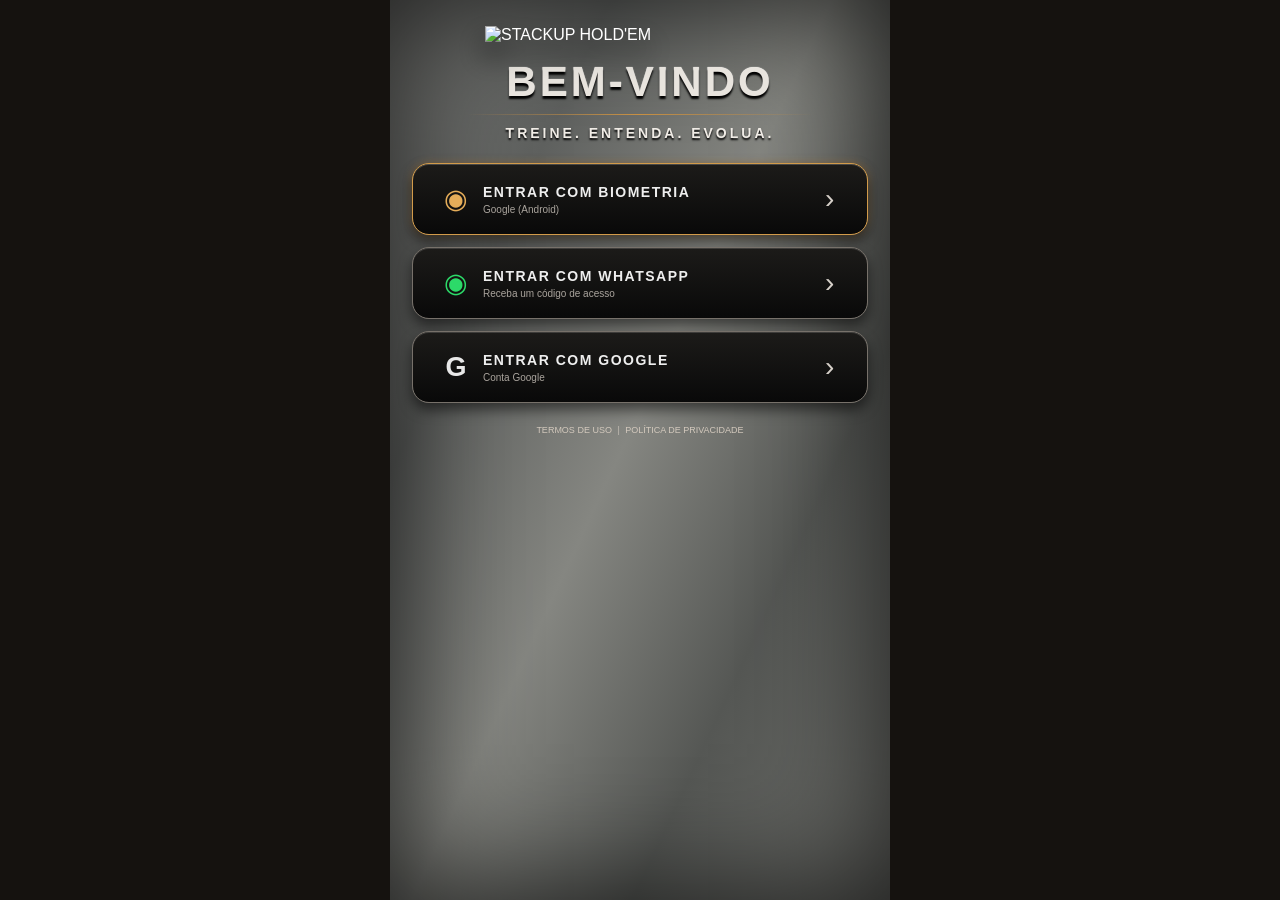
==== commit 5e152bca: "Ensure official StackUp logo is fully visible on login" ====
--- a/pages/index.html
+++ b/pages/index.html
@@ -1,3 +1,3 @@
 <!doctype html><html lang="pt-BR"><head><meta charset="utf-8"><meta name="viewport" content="width=device-width,initial-scale=1,viewport-fit=cover,user-scalable=no"><meta name="theme-color" content="#17130f"><title>STACKUP HOLD'EM</title><style>
-*{box-sizing:border-box}html,body{margin:0;min-height:100%;font-family:Arial,Helvetica,sans-serif;background:#15120f;color:#fff}body{display:grid;place-items:center}.app{position:relative;width:min(100vw,500px);min-height:100dvh;padding:max(18px,env(safe-area-inset-top)) 22px max(22px,env(safe-area-inset-bottom));overflow:hidden;background:linear-gradient(115deg,#777875 0%,#5f615f 24%,#858681 48%,#555754 72%,#70716d 100%);box-shadow:inset 0 0 130px #000c}.app:after{content:"";position:absolute;inset:0;pointer-events:none;background:linear-gradient(92deg,#0004 0%,transparent 18%,#fff08 49%,transparent 58%,#0005 100%),linear-gradient(180deg,#ffffff08,#00000020);opacity:.55}.content{position:relative;z-index:2}.logo{display:block;width:min(72vw,340px);height:auto;max-height:38vh;margin:0 auto 10px;object-fit:contain;filter:drop-shadow(0 14px 14px #000b) contrast(1.04)}.welcome{text-align:center;margin:0 0 22px}.welcome h1{margin:0;color:#e8e4de;font-size:clamp(30px,8vw,42px);letter-spacing:3px;text-shadow:0 3px 2px #000,0 0 1px #fff}.goldline{height:1px;background:linear-gradient(90deg,transparent,#c99042,transparent);margin:8px 12% 10px}.welcome p{margin:0;color:#f0ece6;font-size:clamp(11px,3vw,14px);letter-spacing:3px;font-weight:700;text-shadow:0 2px 2px #000}.actions{display:grid;gap:12px}.login{width:100%;min-height:72px;border-radius:17px;border:1px solid #77716a;background:linear-gradient(180deg,#1c1b19,#090909);box-shadow:0 7px 13px #0008,inset 0 1px #ffffff26;color:#eee;display:grid;grid-template-columns:54px 1fr 26px;align-items:center;padding:7px 16px;text-align:left}.login.primary{border-color:#d29b4a;box-shadow:0 7px 13px #0008,0 0 9px #bd7d2d66,inset 0 1px #fff3}.ico{font-size:27px;text-align:center;color:#e5ad59}.wa .ico{color:#2cda69}.google .ico{font-weight:900;color:#e8e8e8}.copy b{font-size:14px;letter-spacing:1.5px}.copy small{display:block;color:#aaa49d;margin-top:4px;font-size:10px}.arrow{font-size:28px;color:#d7d1ca}.guest{text-align:center;margin:18px 0 0}.or{display:flex;align-items:center;gap:14px;color:#d4d0ca;font-size:12px}.or:before,.or:after{content:"";height:1px;flex:1;background:#9a958d}.guest button{border:0;background:transparent;color:#ddd8d2;font-weight:700;letter-spacing:1px;padding:13px}.legal{text-align:center;color:#c4bdb4;font-size:9px;margin-top:22px}.legal button{border:0;background:none;color:#d3c9bd;font-size:inherit;padding:0 3px}.chips{position:absolute;z-index:1;bottom:-12px;width:100px;height:74px;filter:drop-shadow(0 8px 7px #000)}.chips.left{left:-26px}.chips.right{right:-28px;transform:scaleX(-1)}.coin{position:absolute;width:75px;height:19px;border-radius:50%;background:linear-gradient(#dca34b,#161411 35%,#0a0908 60%,#bd7c29);border:2px solid #d69b42;box-shadow:0 6px 0 #080706}.coin:nth-child(1){bottom:0}.coin:nth-child(2){bottom:16px;left:12px}.coin:nth-child(3){bottom:32px;left:24px}.modal{position:fixed;inset:0;z-index:20;background:#000c;display:none;place-items:center;padding:22px}.modal.on{display:grid}.card{width:min(92vw,420px);background:#181512;border:1px solid #b37b32;border-radius:20px;padding:23px;box-shadow:0 0 30px #000}.card p{color:#d0c9bf;line-height:1.5}.card button{width:100%;min-height:48px;margin-top:10px;border-radius:12px;border:1px solid #b37b32;background:#272019;color:#fff;font-weight:800}
+*{box-sizing:border-box}html,body{margin:0;min-height:100%;font-family:Arial,Helvetica,sans-serif;background:#15120f;color:#fff}body{display:grid;place-items:center}.app{position:relative;width:min(100vw,500px);min-height:100dvh;padding:max(18px,env(safe-area-inset-top)) 22px max(22px,env(safe-area-inset-bottom));overflow:hidden;background:linear-gradient(115deg,#777875 0%,#5f615f 24%,#858681 48%,#555754 72%,#70716d 100%);box-shadow:inset 0 0 130px #000c}.app:after{content:"";position:absolute;inset:0;pointer-events:none;background:linear-gradient(92deg,#0004 0%,transparent 18%,#fff08 49%,transparent 58%,#0005 100%),linear-gradient(180deg,#ffffff08,#00000020);opacity:.55}.content{position:relative;z-index:2}.logo{display:block;width:min(68vw,310px);height:auto;margin:8px auto 14px;object-fit:contain;object-position:center;filter:drop-shadow(0 14px 14px #000b) contrast(1.04)}.welcome{text-align:center;margin:0 0 22px}.welcome h1{margin:0;color:#e8e4de;font-size:clamp(30px,8vw,42px);letter-spacing:3px;text-shadow:0 3px 2px #000,0 0 1px #fff}.goldline{height:1px;background:linear-gradient(90deg,transparent,#c99042,transparent);margin:8px 12% 10px}.welcome p{margin:0;color:#f0ece6;font-size:clamp(11px,3vw,14px);letter-spacing:3px;font-weight:700;text-shadow:0 2px 2px #000}.actions{display:grid;gap:12px}.login{width:100%;min-height:72px;border-radius:17px;border:1px solid #77716a;background:linear-gradient(180deg,#1c1b19,#090909);box-shadow:0 7px 13px #0008,inset 0 1px #ffffff26;color:#eee;display:grid;grid-template-columns:54px 1fr 26px;align-items:center;padding:7px 16px;text-align:left}.login.primary{border-color:#d29b4a;box-shadow:0 7px 13px #0008,0 0 9px #bd7d2d66,inset 0 1px #fff3}.ico{font-size:27px;text-align:center;color:#e5ad59}.wa .ico{color:#2cda69}.google .ico{font-weight:900;color:#e8e8e8}.copy b{font-size:14px;letter-spacing:1.5px}.copy small{display:block;color:#aaa49d;margin-top:4px;font-size:10px}.arrow{font-size:28px;color:#d7d1ca}.guest{text-align:center;margin:18px 0 0}.or{display:flex;align-items:center;gap:14px;color:#d4d0ca;font-size:12px}.or:before,.or:after{content:"";height:1px;flex:1;background:#9a958d}.guest button{border:0;background:transparent;color:#ddd8d2;font-weight:700;letter-spacing:1px;padding:13px}.legal{text-align:center;color:#c4bdb4;font-size:9px;margin-top:22px}.legal button{border:0;background:none;color:#d3c9bd;font-size:inherit;padding:0 3px}.chips{position:absolute;z-index:1;bottom:-12px;width:100px;height:74px;filter:drop-shadow(0 8px 7px #000)}.chips.left{left:-26px}.chips.right{right:-28px;transform:scaleX(-1)}.coin{position:absolute;width:75px;height:19px;border-radius:50%;background:linear-gradient(#dca34b,#161411 35%,#0a0908 60%,#bd7c29);border:2px solid #d69b42;box-shadow:0 6px 0 #080706}.coin:nth-child(1){bottom:0}.coin:nth-child(2){bottom:16px;left:12px}.coin:nth-child(3){bottom:32px;left:24px}.modal{position:fixed;inset:0;z-index:20;background:#000c;display:none;place-items:center;padding:22px}.modal.on{display:grid}.card{width:min(92vw,420px);background:#181512;border:1px solid #b37b32;border-radius:20px;padding:23px;box-shadow:0 0 30px #000}.card p{color:#d0c9bf;line-height:1.5}.card button{width:100%;min-height:48px;margin-top:10px;border-radius:12px;border:1px solid #b37b32;background:#272019;color:#fff;font-weight:800}
 </style></head><body><main class="app"><div class="content"><img class="logo" src="./grinder-logo.webp" alt="STACKUP HOLD'EM"><section class="welcome"><h1>BEM-VINDO</h1><div class="goldline"></div><p>TREINE. ENTENDA. EVOLUA.</p></section><section class="actions"><button class="login primary" onclick="bio()"><span class="ico">◉</span><span class="copy"><b>ENTRAR COM BIOMETRIA</b><small>Google (Android)</small></span><span class="arrow">›</span></button><button class="login wa" onclick="pending('WHATSAPP')"><span class="ico">◉</span><span class="copy"><b>ENTRAR COM WHATSAPP</b><small>Receba um código de acesso</small></span><span class="arrow">›</span></button><button class="login google" onclick="pending('GOOGLE')"><span class="ico">G</span><span class="copy"><b>ENTRAR COM GOOGLE</b><small>Conta Google</small></span><span class="arrow">›</span></button></section><div class="legal"><button onclick="legal('TERMOS DE USO')">TERMOS DE USO</button> | <button onclick="legal('POLÍTICA DE PRIVACIDADE')">POLÍTICA DE PRIVACIDADE</button></div></div></main><div class="modal" id="m" onclick="if(event.target===this)closeM()"><div class="card"><h2 id="mt"></h2><p id="mp"></p><div id="mx"></div><button onclick="closeM()">FECHAR</button></div></div><script>const m=document.getElementById('m'),mt=document.getElementById('mt'),mp=document.getElementById('mp'),mx=document.getElementById('mx');function show(t,p,x=''){mt.textContent=t;mp.textContent=p;mx.innerHTML=x;m.classList.add('on')}function closeM(){m.classList.remove('on')}function bio(){show('ATIVE O ACESSO BIOMÉTRICO','No primeiro acesso, entre com Google ou WhatsApp. Depois, ative a biometria deste dispositivo.','<button onclick="pending(\'GOOGLE\')">ENTRAR COM GOOGLE</button><button onclick="pending(\'WHATSAPP\')">ENTRAR COM WHATSAPP</button>')}function pending(x){show(x,'PENDÊNCIA DE CONFIGURAÇÃO EXTERNA — autenticação real será ativada após configuração segura do provedor.')}function legal(t){show(t,'Conteúdo jurídico pendente de publicação.')}</script></body></html>
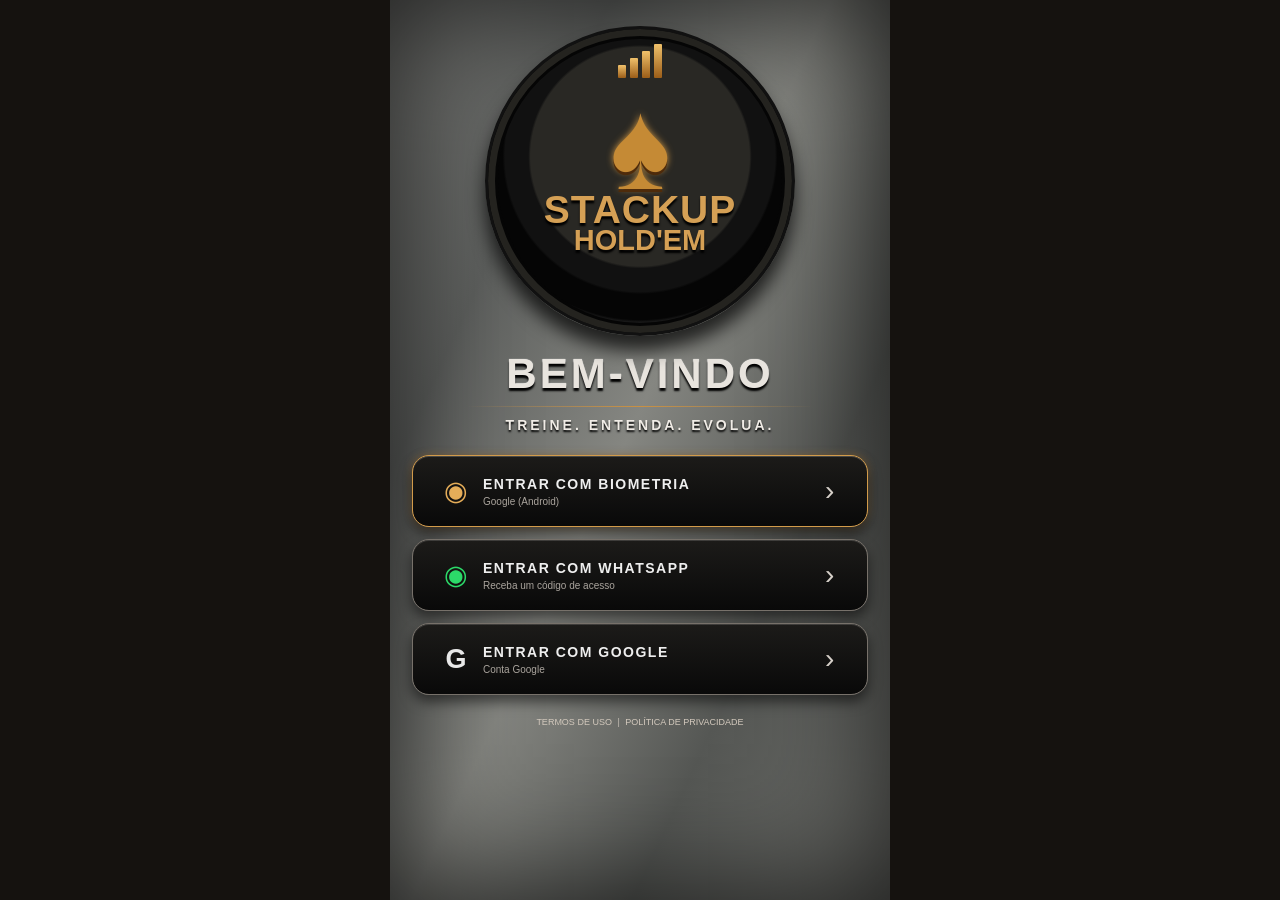
==== commit 3ad1247b: "Restore visible StackUp Holdem logo on login screen" ====
--- a/pages/index.html
+++ b/pages/index.html
@@ -1,3 +1,3 @@
 <!doctype html><html lang="pt-BR"><head><meta charset="utf-8"><meta name="viewport" content="width=device-width,initial-scale=1,viewport-fit=cover,user-scalable=no"><meta name="theme-color" content="#17130f"><title>STACKUP HOLD'EM</title><style>
-*{box-sizing:border-box}html,body{margin:0;min-height:100%;font-family:Arial,Helvetica,sans-serif;background:#15120f;color:#fff}body{display:grid;place-items:center}.app{position:relative;width:min(100vw,500px);min-height:100dvh;padding:max(18px,env(safe-area-inset-top)) 22px max(22px,env(safe-area-inset-bottom));overflow:hidden;background:linear-gradient(115deg,#777875 0%,#5f615f 24%,#858681 48%,#555754 72%,#70716d 100%);box-shadow:inset 0 0 130px #000c}.app:after{content:"";position:absolute;inset:0;pointer-events:none;background:linear-gradient(92deg,#0004 0%,transparent 18%,#fff08 49%,transparent 58%,#0005 100%),linear-gradient(180deg,#ffffff08,#00000020);opacity:.55}.content{position:relative;z-index:2}.logo{display:block;width:min(68vw,310px);height:auto;margin:8px auto 14px;object-fit:contain;object-position:center;filter:drop-shadow(0 14px 14px #000b) contrast(1.04)}.welcome{text-align:center;margin:0 0 22px}.welcome h1{margin:0;color:#e8e4de;font-size:clamp(30px,8vw,42px);letter-spacing:3px;text-shadow:0 3px 2px #000,0 0 1px #fff}.goldline{height:1px;background:linear-gradient(90deg,transparent,#c99042,transparent);margin:8px 12% 10px}.welcome p{margin:0;color:#f0ece6;font-size:clamp(11px,3vw,14px);letter-spacing:3px;font-weight:700;text-shadow:0 2px 2px #000}.actions{display:grid;gap:12px}.login{width:100%;min-height:72px;border-radius:17px;border:1px solid #77716a;background:linear-gradient(180deg,#1c1b19,#090909);box-shadow:0 7px 13px #0008,inset 0 1px #ffffff26;color:#eee;display:grid;grid-template-columns:54px 1fr 26px;align-items:center;padding:7px 16px;text-align:left}.login.primary{border-color:#d29b4a;box-shadow:0 7px 13px #0008,0 0 9px #bd7d2d66,inset 0 1px #fff3}.ico{font-size:27px;text-align:center;color:#e5ad59}.wa .ico{color:#2cda69}.google .ico{font-weight:900;color:#e8e8e8}.copy b{font-size:14px;letter-spacing:1.5px}.copy small{display:block;color:#aaa49d;margin-top:4px;font-size:10px}.arrow{font-size:28px;color:#d7d1ca}.guest{text-align:center;margin:18px 0 0}.or{display:flex;align-items:center;gap:14px;color:#d4d0ca;font-size:12px}.or:before,.or:after{content:"";height:1px;flex:1;background:#9a958d}.guest button{border:0;background:transparent;color:#ddd8d2;font-weight:700;letter-spacing:1px;padding:13px}.legal{text-align:center;color:#c4bdb4;font-size:9px;margin-top:22px}.legal button{border:0;background:none;color:#d3c9bd;font-size:inherit;padding:0 3px}.chips{position:absolute;z-index:1;bottom:-12px;width:100px;height:74px;filter:drop-shadow(0 8px 7px #000)}.chips.left{left:-26px}.chips.right{right:-28px;transform:scaleX(-1)}.coin{position:absolute;width:75px;height:19px;border-radius:50%;background:linear-gradient(#dca34b,#161411 35%,#0a0908 60%,#bd7c29);border:2px solid #d69b42;box-shadow:0 6px 0 #080706}.coin:nth-child(1){bottom:0}.coin:nth-child(2){bottom:16px;left:12px}.coin:nth-child(3){bottom:32px;left:24px}.modal{position:fixed;inset:0;z-index:20;background:#000c;display:none;place-items:center;padding:22px}.modal.on{display:grid}.card{width:min(92vw,420px);background:#181512;border:1px solid #b37b32;border-radius:20px;padding:23px;box-shadow:0 0 30px #000}.card p{color:#d0c9bf;line-height:1.5}.card button{width:100%;min-height:48px;margin-top:10px;border-radius:12px;border:1px solid #b37b32;background:#272019;color:#fff;font-weight:800}
-</style></head><body><main class="app"><div class="content"><img class="logo" src="./grinder-logo.webp" alt="STACKUP HOLD'EM"><section class="welcome"><h1>BEM-VINDO</h1><div class="goldline"></div><p>TREINE. ENTENDA. EVOLUA.</p></section><section class="actions"><button class="login primary" onclick="bio()"><span class="ico">◉</span><span class="copy"><b>ENTRAR COM BIOMETRIA</b><small>Google (Android)</small></span><span class="arrow">›</span></button><button class="login wa" onclick="pending('WHATSAPP')"><span class="ico">◉</span><span class="copy"><b>ENTRAR COM WHATSAPP</b><small>Receba um código de acesso</small></span><span class="arrow">›</span></button><button class="login google" onclick="pending('GOOGLE')"><span class="ico">G</span><span class="copy"><b>ENTRAR COM GOOGLE</b><small>Conta Google</small></span><span class="arrow">›</span></button></section><div class="legal"><button onclick="legal('TERMOS DE USO')">TERMOS DE USO</button> | <button onclick="legal('POLÍTICA DE PRIVACIDADE')">POLÍTICA DE PRIVACIDADE</button></div></div></main><div class="modal" id="m" onclick="if(event.target===this)closeM()"><div class="card"><h2 id="mt"></h2><p id="mp"></p><div id="mx"></div><button onclick="closeM()">FECHAR</button></div></div><script>const m=document.getElementById('m'),mt=document.getElementById('mt'),mp=document.getElementById('mp'),mx=document.getElementById('mx');function show(t,p,x=''){mt.textContent=t;mp.textContent=p;mx.innerHTML=x;m.classList.add('on')}function closeM(){m.classList.remove('on')}function bio(){show('ATIVE O ACESSO BIOMÉTRICO','No primeiro acesso, entre com Google ou WhatsApp. Depois, ative a biometria deste dispositivo.','<button onclick="pending(\'GOOGLE\')">ENTRAR COM GOOGLE</button><button onclick="pending(\'WHATSAPP\')">ENTRAR COM WHATSAPP</button>')}function pending(x){show(x,'PENDÊNCIA DE CONFIGURAÇÃO EXTERNA — autenticação real será ativada após configuração segura do provedor.')}function legal(t){show(t,'Conteúdo jurídico pendente de publicação.')}</script></body></html>+*{box-sizing:border-box}html,body{margin:0;min-height:100%;font-family:Arial,Helvetica,sans-serif;background:#15120f;color:#fff}body{display:grid;place-items:center}.app{position:relative;width:min(100vw,500px);min-height:100dvh;padding:max(18px,env(safe-area-inset-top)) 22px max(22px,env(safe-area-inset-bottom));overflow:hidden;background:linear-gradient(115deg,#777875 0%,#5f615f 24%,#858681 48%,#555754 72%,#70716d 100%);box-shadow:inset 0 0 130px #000c}.app:after{content:"";position:absolute;inset:0;pointer-events:none;background:linear-gradient(92deg,#0004 0%,transparent 18%,#fff08 49%,transparent 58%,#0005 100%),linear-gradient(180deg,#ffffff08,#00000020);opacity:.55}.content{position:relative;z-index:2}.official-logo{width:min(68vw,310px);aspect-ratio:1;margin:8px auto 14px;border-radius:50%;position:relative;display:flex;flex-direction:column;align-items:center;justify-content:center;background:radial-gradient(circle at 50% 42%,#292824 0 47%,#111 48% 58%,#050505 59% 70%,#171717 71% 76%,#050505 77%);border:3px solid #111;box-shadow:0 15px 18px #000b,inset 0 0 0 7px #24231f,inset 0 0 0 10px #050505}.spade{font-size:clamp(82px,24vw,126px);line-height:.72;color:#c58a35;text-shadow:0 3px 0 #4e2b0b,0 0 8px #d49a45;transform:scaleX(.9);margin-top:-8px}.brandname{text-align:center;line-height:.9;text-shadow:0 3px 2px #000}.brandname b{display:block;font-size:clamp(27px,7.5vw,39px);letter-spacing:1px;color:#d5a055}.brandname span{display:block;font-size:clamp(20px,5.5vw,29px);font-weight:900;color:#d5a055}.bars{position:absolute;top:5%;display:flex;gap:4px;align-items:flex-end;height:34px}.bars i{display:block;width:8px;background:linear-gradient(#f0c16b,#9b5d18);border-radius:1px}.bars i:nth-child(1){height:13px}.bars i:nth-child(2){height:20px}.bars i:nth-child(3){height:27px}.bars i:nth-child(4){height:34px}.welcome{text-align:center;margin:0 0 22px}.welcome h1{margin:0;color:#e8e4de;font-size:clamp(30px,8vw,42px);letter-spacing:3px;text-shadow:0 3px 2px #000,0 0 1px #fff}.goldline{height:1px;background:linear-gradient(90deg,transparent,#c99042,transparent);margin:8px 12% 10px}.welcome p{margin:0;color:#f0ece6;font-size:clamp(11px,3vw,14px);letter-spacing:3px;font-weight:700;text-shadow:0 2px 2px #000}.actions{display:grid;gap:12px}.login{width:100%;min-height:72px;border-radius:17px;border:1px solid #77716a;background:linear-gradient(180deg,#1c1b19,#090909);box-shadow:0 7px 13px #0008,inset 0 1px #ffffff26;color:#eee;display:grid;grid-template-columns:54px 1fr 26px;align-items:center;padding:7px 16px;text-align:left}.login.primary{border-color:#d29b4a;box-shadow:0 7px 13px #0008,0 0 9px #bd7d2d66,inset 0 1px #fff3}.ico{font-size:27px;text-align:center;color:#e5ad59}.wa .ico{color:#2cda69}.google .ico{font-weight:900;color:#e8e8e8}.copy b{font-size:14px;letter-spacing:1.5px}.copy small{display:block;color:#aaa49d;margin-top:4px;font-size:10px}.arrow{font-size:28px;color:#d7d1ca}.guest{text-align:center;margin:18px 0 0}.or{display:flex;align-items:center;gap:14px;color:#d4d0ca;font-size:12px}.or:before,.or:after{content:"";height:1px;flex:1;background:#9a958d}.guest button{border:0;background:transparent;color:#ddd8d2;font-weight:700;letter-spacing:1px;padding:13px}.legal{text-align:center;color:#c4bdb4;font-size:9px;margin-top:22px}.legal button{border:0;background:none;color:#d3c9bd;font-size:inherit;padding:0 3px}.chips{position:absolute;z-index:1;bottom:-12px;width:100px;height:74px;filter:drop-shadow(0 8px 7px #000)}.chips.left{left:-26px}.chips.right{right:-28px;transform:scaleX(-1)}.coin{position:absolute;width:75px;height:19px;border-radius:50%;background:linear-gradient(#dca34b,#161411 35%,#0a0908 60%,#bd7c29);border:2px solid #d69b42;box-shadow:0 6px 0 #080706}.coin:nth-child(1){bottom:0}.coin:nth-child(2){bottom:16px;left:12px}.coin:nth-child(3){bottom:32px;left:24px}.modal{position:fixed;inset:0;z-index:20;background:#000c;display:none;place-items:center;padding:22px}.modal.on{display:grid}.card{width:min(92vw,420px);background:#181512;border:1px solid #b37b32;border-radius:20px;padding:23px;box-shadow:0 0 30px #000}.card p{color:#d0c9bf;line-height:1.5}.card button{width:100%;min-height:48px;margin-top:10px;border-radius:12px;border:1px solid #b37b32;background:#272019;color:#fff;font-weight:800}
+</style></head><body><main class="app"><div class="content"><div class="official-logo" aria-label="STACKUP HOLD'EM"><div class="bars"><i></i><i></i><i></i><i></i></div><div class="spade">♠</div><div class="brandname"><b>STACKUP</b><span>HOLD'EM</span></div></div><section class="welcome"><h1>BEM-VINDO</h1><div class="goldline"></div><p>TREINE. ENTENDA. EVOLUA.</p></section><section class="actions"><button class="login primary" onclick="bio()"><span class="ico">◉</span><span class="copy"><b>ENTRAR COM BIOMETRIA</b><small>Google (Android)</small></span><span class="arrow">›</span></button><button class="login wa" onclick="pending('WHATSAPP')"><span class="ico">◉</span><span class="copy"><b>ENTRAR COM WHATSAPP</b><small>Receba um código de acesso</small></span><span class="arrow">›</span></button><button class="login google" onclick="pending('GOOGLE')"><span class="ico">G</span><span class="copy"><b>ENTRAR COM GOOGLE</b><small>Conta Google</small></span><span class="arrow">›</span></button></section><div class="legal"><button onclick="legal('TERMOS DE USO')">TERMOS DE USO</button> | <button onclick="legal('POLÍTICA DE PRIVACIDADE')">POLÍTICA DE PRIVACIDADE</button></div></div></main><div class="modal" id="m" onclick="if(event.target===this)closeM()"><div class="card"><h2 id="mt"></h2><p id="mp"></p><div id="mx"></div><button onclick="closeM()">FECHAR</button></div></div><script>const m=document.getElementById('m'),mt=document.getElementById('mt'),mp=document.getElementById('mp'),mx=document.getElementById('mx');function show(t,p,x=''){mt.textContent=t;mp.textContent=p;mx.innerHTML=x;m.classList.add('on')}function closeM(){m.classList.remove('on')}function bio(){show('ATIVE O ACESSO BIOMÉTRICO','No primeiro acesso, entre com Google ou WhatsApp. Depois, ative a biometria deste dispositivo.','<button onclick="pending(\'GOOGLE\')">ENTRAR COM GOOGLE</button><button onclick="pending(\'WHATSAPP\')">ENTRAR COM WHATSAPP</button>')}function pending(x){show(x,'PENDÊNCIA DE CONFIGURAÇÃO EXTERNA — autenticação real será ativada após configuração segura do provedor.')}function legal(t){show(t,'Conteúdo jurídico pendente de publicação.')}</script></body></html>
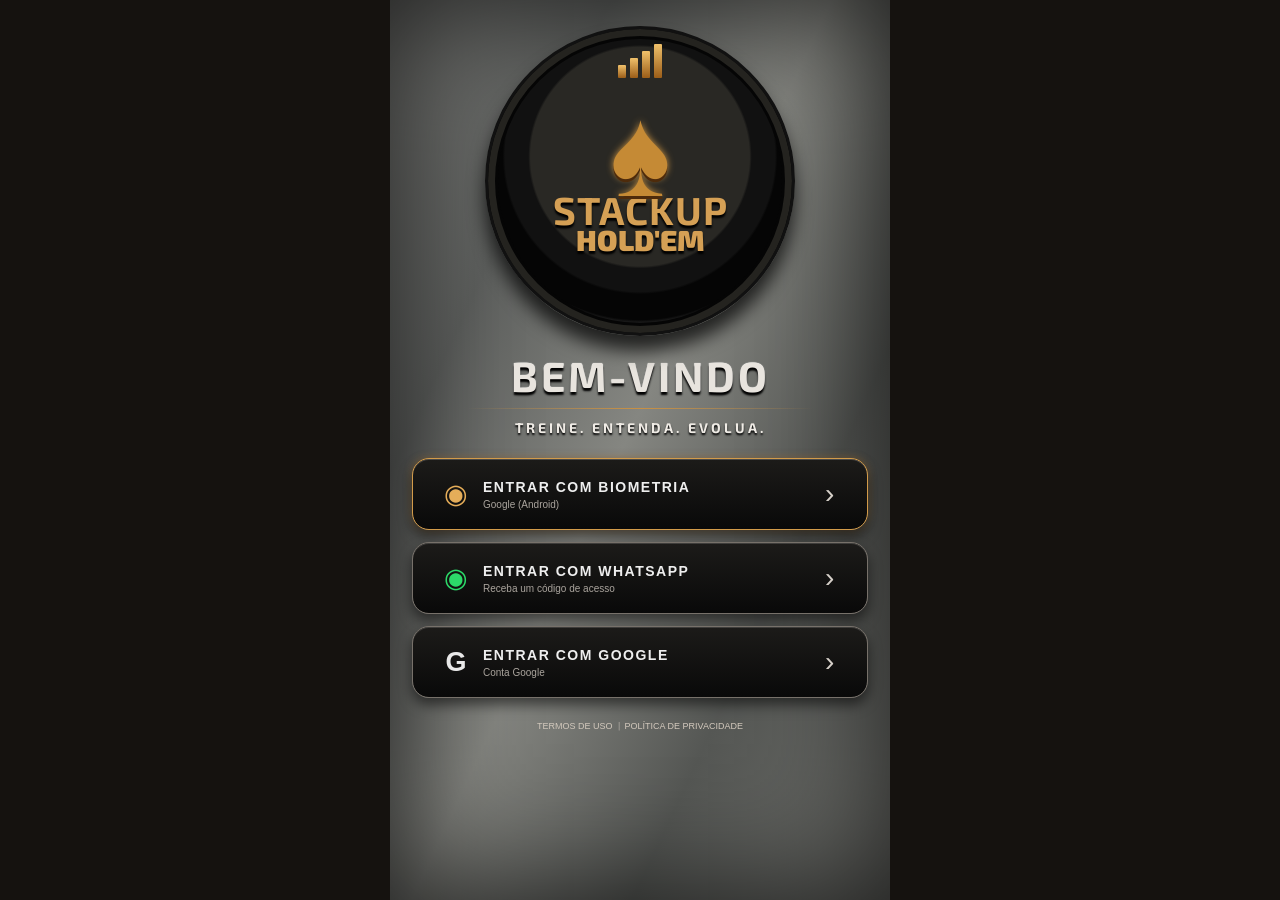
==== commit ada788d4: "Use Google Exo 2 font in Grinder login" ====
--- a/pages/index.html
+++ b/pages/index.html
@@ -1,3 +1,3 @@
-<!doctype html><html lang="pt-BR"><head><meta charset="utf-8"><meta name="viewport" content="width=device-width,initial-scale=1,viewport-fit=cover,user-scalable=no"><meta name="theme-color" content="#17130f"><title>STACKUP HOLD'EM</title><style>
-*{box-sizing:border-box}html,body{margin:0;min-height:100%;font-family:Arial,Helvetica,sans-serif;background:#15120f;color:#fff}body{display:grid;place-items:center}.app{position:relative;width:min(100vw,500px);min-height:100dvh;padding:max(18px,env(safe-area-inset-top)) 22px max(22px,env(safe-area-inset-bottom));overflow:hidden;background:linear-gradient(115deg,#777875 0%,#5f615f 24%,#858681 48%,#555754 72%,#70716d 100%);box-shadow:inset 0 0 130px #000c}.app:after{content:"";position:absolute;inset:0;pointer-events:none;background:linear-gradient(92deg,#0004 0%,transparent 18%,#fff08 49%,transparent 58%,#0005 100%),linear-gradient(180deg,#ffffff08,#00000020);opacity:.55}.content{position:relative;z-index:2}.official-logo{width:min(68vw,310px);aspect-ratio:1;margin:8px auto 14px;border-radius:50%;position:relative;display:flex;flex-direction:column;align-items:center;justify-content:center;background:radial-gradient(circle at 50% 42%,#292824 0 47%,#111 48% 58%,#050505 59% 70%,#171717 71% 76%,#050505 77%);border:3px solid #111;box-shadow:0 15px 18px #000b,inset 0 0 0 7px #24231f,inset 0 0 0 10px #050505}.spade{font-size:clamp(82px,24vw,126px);line-height:.72;color:#c58a35;text-shadow:0 3px 0 #4e2b0b,0 0 8px #d49a45;transform:scaleX(.9);margin-top:-8px}.brandname{text-align:center;line-height:.9;text-shadow:0 3px 2px #000}.brandname b{display:block;font-size:clamp(27px,7.5vw,39px);letter-spacing:1px;color:#d5a055}.brandname span{display:block;font-size:clamp(20px,5.5vw,29px);font-weight:900;color:#d5a055}.bars{position:absolute;top:5%;display:flex;gap:4px;align-items:flex-end;height:34px}.bars i{display:block;width:8px;background:linear-gradient(#f0c16b,#9b5d18);border-radius:1px}.bars i:nth-child(1){height:13px}.bars i:nth-child(2){height:20px}.bars i:nth-child(3){height:27px}.bars i:nth-child(4){height:34px}.welcome{text-align:center;margin:0 0 22px}.welcome h1{margin:0;color:#e8e4de;font-size:clamp(30px,8vw,42px);letter-spacing:3px;text-shadow:0 3px 2px #000,0 0 1px #fff}.goldline{height:1px;background:linear-gradient(90deg,transparent,#c99042,transparent);margin:8px 12% 10px}.welcome p{margin:0;color:#f0ece6;font-size:clamp(11px,3vw,14px);letter-spacing:3px;font-weight:700;text-shadow:0 2px 2px #000}.actions{display:grid;gap:12px}.login{width:100%;min-height:72px;border-radius:17px;border:1px solid #77716a;background:linear-gradient(180deg,#1c1b19,#090909);box-shadow:0 7px 13px #0008,inset 0 1px #ffffff26;color:#eee;display:grid;grid-template-columns:54px 1fr 26px;align-items:center;padding:7px 16px;text-align:left}.login.primary{border-color:#d29b4a;box-shadow:0 7px 13px #0008,0 0 9px #bd7d2d66,inset 0 1px #fff3}.ico{font-size:27px;text-align:center;color:#e5ad59}.wa .ico{color:#2cda69}.google .ico{font-weight:900;color:#e8e8e8}.copy b{font-size:14px;letter-spacing:1.5px}.copy small{display:block;color:#aaa49d;margin-top:4px;font-size:10px}.arrow{font-size:28px;color:#d7d1ca}.guest{text-align:center;margin:18px 0 0}.or{display:flex;align-items:center;gap:14px;color:#d4d0ca;font-size:12px}.or:before,.or:after{content:"";height:1px;flex:1;background:#9a958d}.guest button{border:0;background:transparent;color:#ddd8d2;font-weight:700;letter-spacing:1px;padding:13px}.legal{text-align:center;color:#c4bdb4;font-size:9px;margin-top:22px}.legal button{border:0;background:none;color:#d3c9bd;font-size:inherit;padding:0 3px}.chips{position:absolute;z-index:1;bottom:-12px;width:100px;height:74px;filter:drop-shadow(0 8px 7px #000)}.chips.left{left:-26px}.chips.right{right:-28px;transform:scaleX(-1)}.coin{position:absolute;width:75px;height:19px;border-radius:50%;background:linear-gradient(#dca34b,#161411 35%,#0a0908 60%,#bd7c29);border:2px solid #d69b42;box-shadow:0 6px 0 #080706}.coin:nth-child(1){bottom:0}.coin:nth-child(2){bottom:16px;left:12px}.coin:nth-child(3){bottom:32px;left:24px}.modal{position:fixed;inset:0;z-index:20;background:#000c;display:none;place-items:center;padding:22px}.modal.on{display:grid}.card{width:min(92vw,420px);background:#181512;border:1px solid #b37b32;border-radius:20px;padding:23px;box-shadow:0 0 30px #000}.card p{color:#d0c9bf;line-height:1.5}.card button{width:100%;min-height:48px;margin-top:10px;border-radius:12px;border:1px solid #b37b32;background:#272019;color:#fff;font-weight:800}
+<!doctype html><html lang="pt-BR"><head><meta charset="utf-8"><meta name="viewport" content="width=device-width,initial-scale=1,viewport-fit=cover,user-scalable=no"><meta name="theme-color" content="#17130f"><title>STACKUP HOLD'EM</title><link rel="preconnect" href="https://fonts.googleapis.com"><link rel="preconnect" href="https://fonts.gstatic.com" crossorigin><link href="https://fonts.googleapis.com/css2?family=Exo+2:wght@400;500;600;700;800;900&display=swap" rel="stylesheet"><style>
+*{box-sizing:border-box}html,body{margin:0;min-height:100%;font-family:'Exo 2',Arial,sans-serif;background:#15120f;color:#fff}body{display:grid;place-items:center}.app{position:relative;width:min(100vw,500px);min-height:100dvh;padding:max(18px,env(safe-area-inset-top)) 22px max(22px,env(safe-area-inset-bottom));overflow:hidden;background:linear-gradient(115deg,#777875 0%,#5f615f 24%,#858681 48%,#555754 72%,#70716d 100%);box-shadow:inset 0 0 130px #000c}.app:after{content:"";position:absolute;inset:0;pointer-events:none;background:linear-gradient(92deg,#0004 0%,transparent 18%,#fff08 49%,transparent 58%,#0005 100%),linear-gradient(180deg,#ffffff08,#00000020);opacity:.55}.content{position:relative;z-index:2}.official-logo{width:min(68vw,310px);aspect-ratio:1;margin:8px auto 14px;border-radius:50%;position:relative;display:flex;flex-direction:column;align-items:center;justify-content:center;background:radial-gradient(circle at 50% 42%,#292824 0 47%,#111 48% 58%,#050505 59% 70%,#171717 71% 76%,#050505 77%);border:3px solid #111;box-shadow:0 15px 18px #000b,inset 0 0 0 7px #24231f,inset 0 0 0 10px #050505}.spade{font-size:clamp(82px,24vw,126px);line-height:.72;color:#c58a35;text-shadow:0 3px 0 #4e2b0b,0 0 8px #d49a45;transform:scaleX(.9);margin-top:-8px}.brandname{text-align:center;line-height:.9;text-shadow:0 3px 2px #000}.brandname b{display:block;font-size:clamp(27px,7.5vw,39px);letter-spacing:1px;color:#d5a055}.brandname span{display:block;font-size:clamp(20px,5.5vw,29px);font-weight:900;color:#d5a055}.bars{position:absolute;top:5%;display:flex;gap:4px;align-items:flex-end;height:34px}.bars i{display:block;width:8px;background:linear-gradient(#f0c16b,#9b5d18);border-radius:1px}.bars i:nth-child(1){height:13px}.bars i:nth-child(2){height:20px}.bars i:nth-child(3){height:27px}.bars i:nth-child(4){height:34px}.welcome{text-align:center;margin:0 0 22px}.welcome h1{margin:0;color:#e8e4de;font-size:clamp(30px,8vw,42px);letter-spacing:3px;text-shadow:0 3px 2px #000,0 0 1px #fff}.goldline{height:1px;background:linear-gradient(90deg,transparent,#c99042,transparent);margin:8px 12% 10px}.welcome p{margin:0;color:#f0ece6;font-size:clamp(11px,3vw,14px);letter-spacing:3px;font-weight:700;text-shadow:0 2px 2px #000}.actions{display:grid;gap:12px}.login{width:100%;min-height:72px;border-radius:17px;border:1px solid #77716a;background:linear-gradient(180deg,#1c1b19,#090909);box-shadow:0 7px 13px #0008,inset 0 1px #ffffff26;color:#eee;display:grid;grid-template-columns:54px 1fr 26px;align-items:center;padding:7px 16px;text-align:left}.login.primary{border-color:#d29b4a;box-shadow:0 7px 13px #0008,0 0 9px #bd7d2d66,inset 0 1px #fff3}.ico{font-size:27px;text-align:center;color:#e5ad59}.wa .ico{color:#2cda69}.google .ico{font-weight:900;color:#e8e8e8}.copy b{font-size:14px;letter-spacing:1.5px}.copy small{display:block;color:#aaa49d;margin-top:4px;font-size:10px}.arrow{font-size:28px;color:#d7d1ca}.guest{text-align:center;margin:18px 0 0}.or{display:flex;align-items:center;gap:14px;color:#d4d0ca;font-size:12px}.or:before,.or:after{content:"";height:1px;flex:1;background:#9a958d}.guest button{border:0;background:transparent;color:#ddd8d2;font-weight:700;letter-spacing:1px;padding:13px}.legal{text-align:center;color:#c4bdb4;font-size:9px;margin-top:22px}.legal button{border:0;background:none;color:#d3c9bd;font-size:inherit;padding:0 3px}.chips{position:absolute;z-index:1;bottom:-12px;width:100px;height:74px;filter:drop-shadow(0 8px 7px #000)}.chips.left{left:-26px}.chips.right{right:-28px;transform:scaleX(-1)}.coin{position:absolute;width:75px;height:19px;border-radius:50%;background:linear-gradient(#dca34b,#161411 35%,#0a0908 60%,#bd7c29);border:2px solid #d69b42;box-shadow:0 6px 0 #080706}.coin:nth-child(1){bottom:0}.coin:nth-child(2){bottom:16px;left:12px}.coin:nth-child(3){bottom:32px;left:24px}.modal{position:fixed;inset:0;z-index:20;background:#000c;display:none;place-items:center;padding:22px}.modal.on{display:grid}.card{width:min(92vw,420px);background:#181512;border:1px solid #b37b32;border-radius:20px;padding:23px;box-shadow:0 0 30px #000}.card p{color:#d0c9bf;line-height:1.5}.card button{width:100%;min-height:48px;margin-top:10px;border-radius:12px;border:1px solid #b37b32;background:#272019;color:#fff;font-weight:800}
 </style></head><body><main class="app"><div class="content"><div class="official-logo" aria-label="STACKUP HOLD'EM"><div class="bars"><i></i><i></i><i></i><i></i></div><div class="spade">♠</div><div class="brandname"><b>STACKUP</b><span>HOLD'EM</span></div></div><section class="welcome"><h1>BEM-VINDO</h1><div class="goldline"></div><p>TREINE. ENTENDA. EVOLUA.</p></section><section class="actions"><button class="login primary" onclick="bio()"><span class="ico">◉</span><span class="copy"><b>ENTRAR COM BIOMETRIA</b><small>Google (Android)</small></span><span class="arrow">›</span></button><button class="login wa" onclick="pending('WHATSAPP')"><span class="ico">◉</span><span class="copy"><b>ENTRAR COM WHATSAPP</b><small>Receba um código de acesso</small></span><span class="arrow">›</span></button><button class="login google" onclick="pending('GOOGLE')"><span class="ico">G</span><span class="copy"><b>ENTRAR COM GOOGLE</b><small>Conta Google</small></span><span class="arrow">›</span></button></section><div class="legal"><button onclick="legal('TERMOS DE USO')">TERMOS DE USO</button> | <button onclick="legal('POLÍTICA DE PRIVACIDADE')">POLÍTICA DE PRIVACIDADE</button></div></div></main><div class="modal" id="m" onclick="if(event.target===this)closeM()"><div class="card"><h2 id="mt"></h2><p id="mp"></p><div id="mx"></div><button onclick="closeM()">FECHAR</button></div></div><script>const m=document.getElementById('m'),mt=document.getElementById('mt'),mp=document.getElementById('mp'),mx=document.getElementById('mx');function show(t,p,x=''){mt.textContent=t;mp.textContent=p;mx.innerHTML=x;m.classList.add('on')}function closeM(){m.classList.remove('on')}function bio(){show('ATIVE O ACESSO BIOMÉTRICO','No primeiro acesso, entre com Google ou WhatsApp. Depois, ative a biometria deste dispositivo.','<button onclick="pending(\'GOOGLE\')">ENTRAR COM GOOGLE</button><button onclick="pending(\'WHATSAPP\')">ENTRAR COM WHATSAPP</button>')}function pending(x){show(x,'PENDÊNCIA DE CONFIGURAÇÃO EXTERNA — autenticação real será ativada após configuração segura do provedor.')}function legal(t){show(t,'Conteúdo jurídico pendente de publicação.')}</script></body></html>
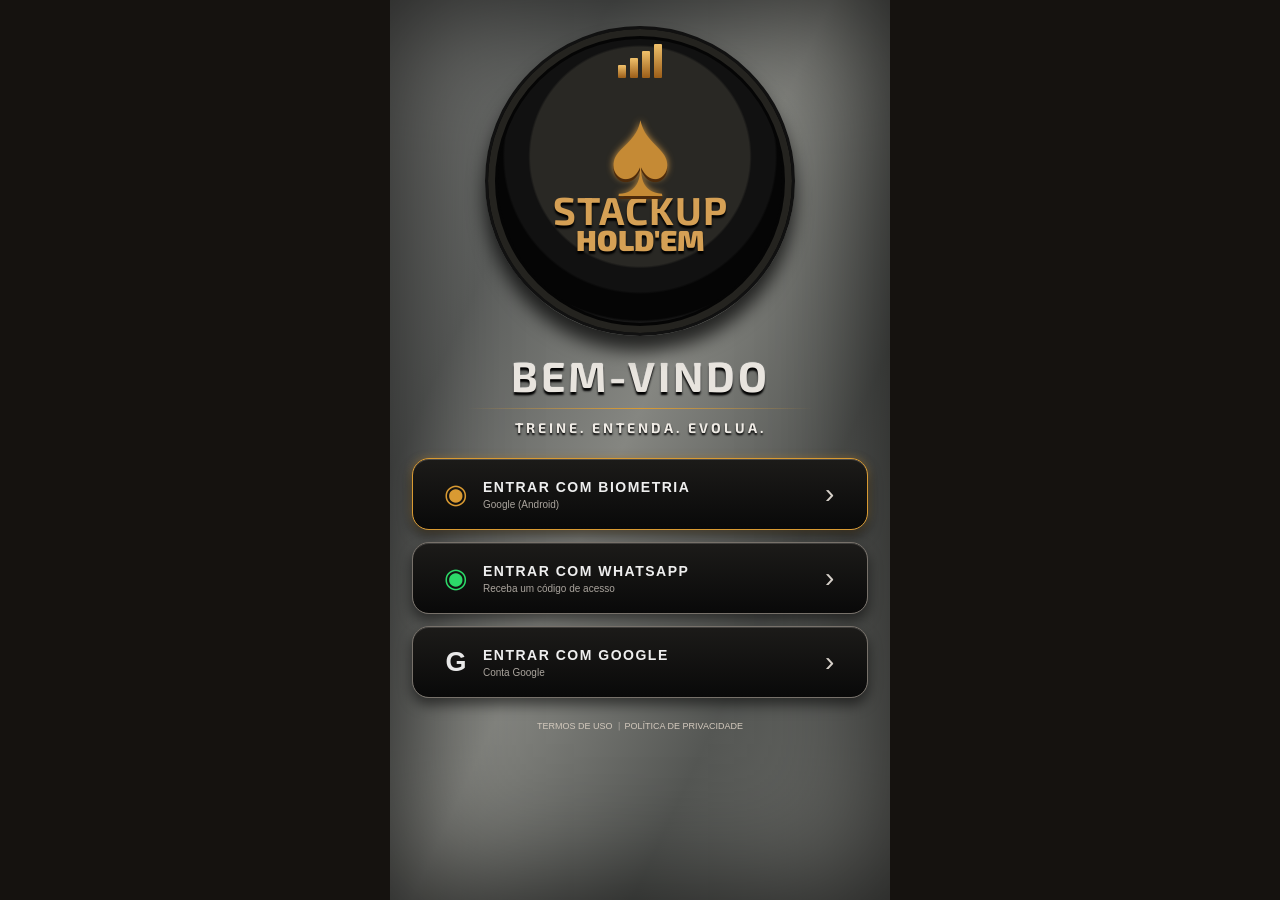
==== commit a2e1cbdb: "Standardize gold accents to #D99A32" ====
--- a/pages/index.html
+++ b/pages/index.html
@@ -1,3 +1,3 @@
 <!doctype html><html lang="pt-BR"><head><meta charset="utf-8"><meta name="viewport" content="width=device-width,initial-scale=1,viewport-fit=cover,user-scalable=no"><meta name="theme-color" content="#17130f"><title>STACKUP HOLD'EM</title><link rel="preconnect" href="https://fonts.googleapis.com"><link rel="preconnect" href="https://fonts.gstatic.com" crossorigin><link href="https://fonts.googleapis.com/css2?family=Exo+2:wght@400;500;600;700;800;900&display=swap" rel="stylesheet"><style>
-*{box-sizing:border-box}html,body{margin:0;min-height:100%;font-family:'Exo 2',Arial,sans-serif;background:#15120f;color:#fff}body{display:grid;place-items:center}.app{position:relative;width:min(100vw,500px);min-height:100dvh;padding:max(18px,env(safe-area-inset-top)) 22px max(22px,env(safe-area-inset-bottom));overflow:hidden;background:linear-gradient(115deg,#777875 0%,#5f615f 24%,#858681 48%,#555754 72%,#70716d 100%);box-shadow:inset 0 0 130px #000c}.app:after{content:"";position:absolute;inset:0;pointer-events:none;background:linear-gradient(92deg,#0004 0%,transparent 18%,#fff08 49%,transparent 58%,#0005 100%),linear-gradient(180deg,#ffffff08,#00000020);opacity:.55}.content{position:relative;z-index:2}.official-logo{width:min(68vw,310px);aspect-ratio:1;margin:8px auto 14px;border-radius:50%;position:relative;display:flex;flex-direction:column;align-items:center;justify-content:center;background:radial-gradient(circle at 50% 42%,#292824 0 47%,#111 48% 58%,#050505 59% 70%,#171717 71% 76%,#050505 77%);border:3px solid #111;box-shadow:0 15px 18px #000b,inset 0 0 0 7px #24231f,inset 0 0 0 10px #050505}.spade{font-size:clamp(82px,24vw,126px);line-height:.72;color:#c58a35;text-shadow:0 3px 0 #4e2b0b,0 0 8px #d49a45;transform:scaleX(.9);margin-top:-8px}.brandname{text-align:center;line-height:.9;text-shadow:0 3px 2px #000}.brandname b{display:block;font-size:clamp(27px,7.5vw,39px);letter-spacing:1px;color:#d5a055}.brandname span{display:block;font-size:clamp(20px,5.5vw,29px);font-weight:900;color:#d5a055}.bars{position:absolute;top:5%;display:flex;gap:4px;align-items:flex-end;height:34px}.bars i{display:block;width:8px;background:linear-gradient(#f0c16b,#9b5d18);border-radius:1px}.bars i:nth-child(1){height:13px}.bars i:nth-child(2){height:20px}.bars i:nth-child(3){height:27px}.bars i:nth-child(4){height:34px}.welcome{text-align:center;margin:0 0 22px}.welcome h1{margin:0;color:#e8e4de;font-size:clamp(30px,8vw,42px);letter-spacing:3px;text-shadow:0 3px 2px #000,0 0 1px #fff}.goldline{height:1px;background:linear-gradient(90deg,transparent,#c99042,transparent);margin:8px 12% 10px}.welcome p{margin:0;color:#f0ece6;font-size:clamp(11px,3vw,14px);letter-spacing:3px;font-weight:700;text-shadow:0 2px 2px #000}.actions{display:grid;gap:12px}.login{width:100%;min-height:72px;border-radius:17px;border:1px solid #77716a;background:linear-gradient(180deg,#1c1b19,#090909);box-shadow:0 7px 13px #0008,inset 0 1px #ffffff26;color:#eee;display:grid;grid-template-columns:54px 1fr 26px;align-items:center;padding:7px 16px;text-align:left}.login.primary{border-color:#d29b4a;box-shadow:0 7px 13px #0008,0 0 9px #bd7d2d66,inset 0 1px #fff3}.ico{font-size:27px;text-align:center;color:#e5ad59}.wa .ico{color:#2cda69}.google .ico{font-weight:900;color:#e8e8e8}.copy b{font-size:14px;letter-spacing:1.5px}.copy small{display:block;color:#aaa49d;margin-top:4px;font-size:10px}.arrow{font-size:28px;color:#d7d1ca}.guest{text-align:center;margin:18px 0 0}.or{display:flex;align-items:center;gap:14px;color:#d4d0ca;font-size:12px}.or:before,.or:after{content:"";height:1px;flex:1;background:#9a958d}.guest button{border:0;background:transparent;color:#ddd8d2;font-weight:700;letter-spacing:1px;padding:13px}.legal{text-align:center;color:#c4bdb4;font-size:9px;margin-top:22px}.legal button{border:0;background:none;color:#d3c9bd;font-size:inherit;padding:0 3px}.chips{position:absolute;z-index:1;bottom:-12px;width:100px;height:74px;filter:drop-shadow(0 8px 7px #000)}.chips.left{left:-26px}.chips.right{right:-28px;transform:scaleX(-1)}.coin{position:absolute;width:75px;height:19px;border-radius:50%;background:linear-gradient(#dca34b,#161411 35%,#0a0908 60%,#bd7c29);border:2px solid #d69b42;box-shadow:0 6px 0 #080706}.coin:nth-child(1){bottom:0}.coin:nth-child(2){bottom:16px;left:12px}.coin:nth-child(3){bottom:32px;left:24px}.modal{position:fixed;inset:0;z-index:20;background:#000c;display:none;place-items:center;padding:22px}.modal.on{display:grid}.card{width:min(92vw,420px);background:#181512;border:1px solid #b37b32;border-radius:20px;padding:23px;box-shadow:0 0 30px #000}.card p{color:#d0c9bf;line-height:1.5}.card button{width:100%;min-height:48px;margin-top:10px;border-radius:12px;border:1px solid #b37b32;background:#272019;color:#fff;font-weight:800}
+*{box-sizing:border-box}html,body{margin:0;min-height:100%;font-family:'Exo 2',Arial,sans-serif;background:#15120f;color:#fff}body{display:grid;place-items:center}.app{position:relative;width:min(100vw,500px);min-height:100dvh;padding:max(18px,env(safe-area-inset-top)) 22px max(22px,env(safe-area-inset-bottom));overflow:hidden;background:linear-gradient(115deg,#777875 0%,#5f615f 24%,#858681 48%,#555754 72%,#70716d 100%);box-shadow:inset 0 0 130px #000c}.app:after{content:"";position:absolute;inset:0;pointer-events:none;background:linear-gradient(92deg,#0004 0%,transparent 18%,#fff08 49%,transparent 58%,#0005 100%),linear-gradient(180deg,#ffffff08,#00000020);opacity:.55}.content{position:relative;z-index:2}.official-logo{width:min(68vw,310px);aspect-ratio:1;margin:8px auto 14px;border-radius:50%;position:relative;display:flex;flex-direction:column;align-items:center;justify-content:center;background:radial-gradient(circle at 50% 42%,#292824 0 47%,#111 48% 58%,#050505 59% 70%,#171717 71% 76%,#050505 77%);border:3px solid #111;box-shadow:0 15px 18px #000b,inset 0 0 0 7px #24231f,inset 0 0 0 10px #050505}.spade{font-size:clamp(82px,24vw,126px);line-height:.72;color:#c58a35;text-shadow:0 3px 0 #4e2b0b,0 0 8px #d49a45;transform:scaleX(.9);margin-top:-8px}.brandname{text-align:center;line-height:.9;text-shadow:0 3px 2px #000}.brandname b{display:block;font-size:clamp(27px,7.5vw,39px);letter-spacing:1px;color:#d5a055}.brandname span{display:block;font-size:clamp(20px,5.5vw,29px);font-weight:900;color:#d5a055}.bars{position:absolute;top:5%;display:flex;gap:4px;align-items:flex-end;height:34px}.bars i{display:block;width:8px;background:linear-gradient(#f0c16b,#9b5d18);border-radius:1px}.bars i:nth-child(1){height:13px}.bars i:nth-child(2){height:20px}.bars i:nth-child(3){height:27px}.bars i:nth-child(4){height:34px}.welcome{text-align:center;margin:0 0 22px}.welcome h1{margin:0;color:#e8e4de;font-size:clamp(30px,8vw,42px);letter-spacing:3px;text-shadow:0 3px 2px #000,0 0 1px #fff}.goldline{height:1px;background:linear-gradient(90deg,transparent,#D99A32,transparent);margin:8px 12% 10px}.welcome p{margin:0;color:#f0ece6;font-size:clamp(11px,3vw,14px);letter-spacing:3px;font-weight:700;text-shadow:0 2px 2px #000}.actions{display:grid;gap:12px}.login{width:100%;min-height:72px;border-radius:17px;border:1px solid #77716a;background:linear-gradient(180deg,#1c1b19,#090909);box-shadow:0 7px 13px #0008,inset 0 1px #ffffff26;color:#eee;display:grid;grid-template-columns:54px 1fr 26px;align-items:center;padding:7px 16px;text-align:left}.login.primary{border-color:#D99A32;box-shadow:0 7px 13px #0008,0 0 9px #D99A3266,inset 0 1px #fff3}.ico{font-size:27px;text-align:center;color:#D99A32}.wa .ico{color:#2cda69}.google .ico{font-weight:900;color:#e8e8e8}.copy b{font-size:14px;letter-spacing:1.5px}.copy small{display:block;color:#aaa49d;margin-top:4px;font-size:10px}.arrow{font-size:28px;color:#d7d1ca}.guest{text-align:center;margin:18px 0 0}.or{display:flex;align-items:center;gap:14px;color:#d4d0ca;font-size:12px}.or:before,.or:after{content:"";height:1px;flex:1;background:#9a958d}.guest button{border:0;background:transparent;color:#ddd8d2;font-weight:700;letter-spacing:1px;padding:13px}.legal{text-align:center;color:#c4bdb4;font-size:9px;margin-top:22px}.legal button{border:0;background:none;color:#d3c9bd;font-size:inherit;padding:0 3px}.chips{position:absolute;z-index:1;bottom:-12px;width:100px;height:74px;filter:drop-shadow(0 8px 7px #000)}.chips.left{left:-26px}.chips.right{right:-28px;transform:scaleX(-1)}.coin{position:absolute;width:75px;height:19px;border-radius:50%;background:linear-gradient(#D99A32,#161411 35%,#0a0908 60%,#D99A32);border:2px solid #D99A32;box-shadow:0 6px 0 #080706}.coin:nth-child(1){bottom:0}.coin:nth-child(2){bottom:16px;left:12px}.coin:nth-child(3){bottom:32px;left:24px}.modal{position:fixed;inset:0;z-index:20;background:#000c;display:none;place-items:center;padding:22px}.modal.on{display:grid}.card{width:min(92vw,420px);background:#181512;border:1px solid #D99A32;border-radius:20px;padding:23px;box-shadow:0 0 30px #000}.card p{color:#d0c9bf;line-height:1.5}.card button{width:100%;min-height:48px;margin-top:10px;border-radius:12px;border:1px solid #D99A32;background:#272019;color:#fff;font-weight:800}
 </style></head><body><main class="app"><div class="content"><div class="official-logo" aria-label="STACKUP HOLD'EM"><div class="bars"><i></i><i></i><i></i><i></i></div><div class="spade">♠</div><div class="brandname"><b>STACKUP</b><span>HOLD'EM</span></div></div><section class="welcome"><h1>BEM-VINDO</h1><div class="goldline"></div><p>TREINE. ENTENDA. EVOLUA.</p></section><section class="actions"><button class="login primary" onclick="bio()"><span class="ico">◉</span><span class="copy"><b>ENTRAR COM BIOMETRIA</b><small>Google (Android)</small></span><span class="arrow">›</span></button><button class="login wa" onclick="pending('WHATSAPP')"><span class="ico">◉</span><span class="copy"><b>ENTRAR COM WHATSAPP</b><small>Receba um código de acesso</small></span><span class="arrow">›</span></button><button class="login google" onclick="pending('GOOGLE')"><span class="ico">G</span><span class="copy"><b>ENTRAR COM GOOGLE</b><small>Conta Google</small></span><span class="arrow">›</span></button></section><div class="legal"><button onclick="legal('TERMOS DE USO')">TERMOS DE USO</button> | <button onclick="legal('POLÍTICA DE PRIVACIDADE')">POLÍTICA DE PRIVACIDADE</button></div></div></main><div class="modal" id="m" onclick="if(event.target===this)closeM()"><div class="card"><h2 id="mt"></h2><p id="mp"></p><div id="mx"></div><button onclick="closeM()">FECHAR</button></div></div><script>const m=document.getElementById('m'),mt=document.getElementById('mt'),mp=document.getElementById('mp'),mx=document.getElementById('mx');function show(t,p,x=''){mt.textContent=t;mp.textContent=p;mx.innerHTML=x;m.classList.add('on')}function closeM(){m.classList.remove('on')}function bio(){show('ATIVE O ACESSO BIOMÉTRICO','No primeiro acesso, entre com Google ou WhatsApp. Depois, ative a biometria deste dispositivo.','<button onclick="pending(\'GOOGLE\')">ENTRAR COM GOOGLE</button><button onclick="pending(\'WHATSAPP\')">ENTRAR COM WHATSAPP</button>')}function pending(x){show(x,'PENDÊNCIA DE CONFIGURAÇÃO EXTERNA — autenticação real será ativada após configuração segura do provedor.')}function legal(t){show(t,'Conteúdo jurídico pendente de publicação.')}</script></body></html>
